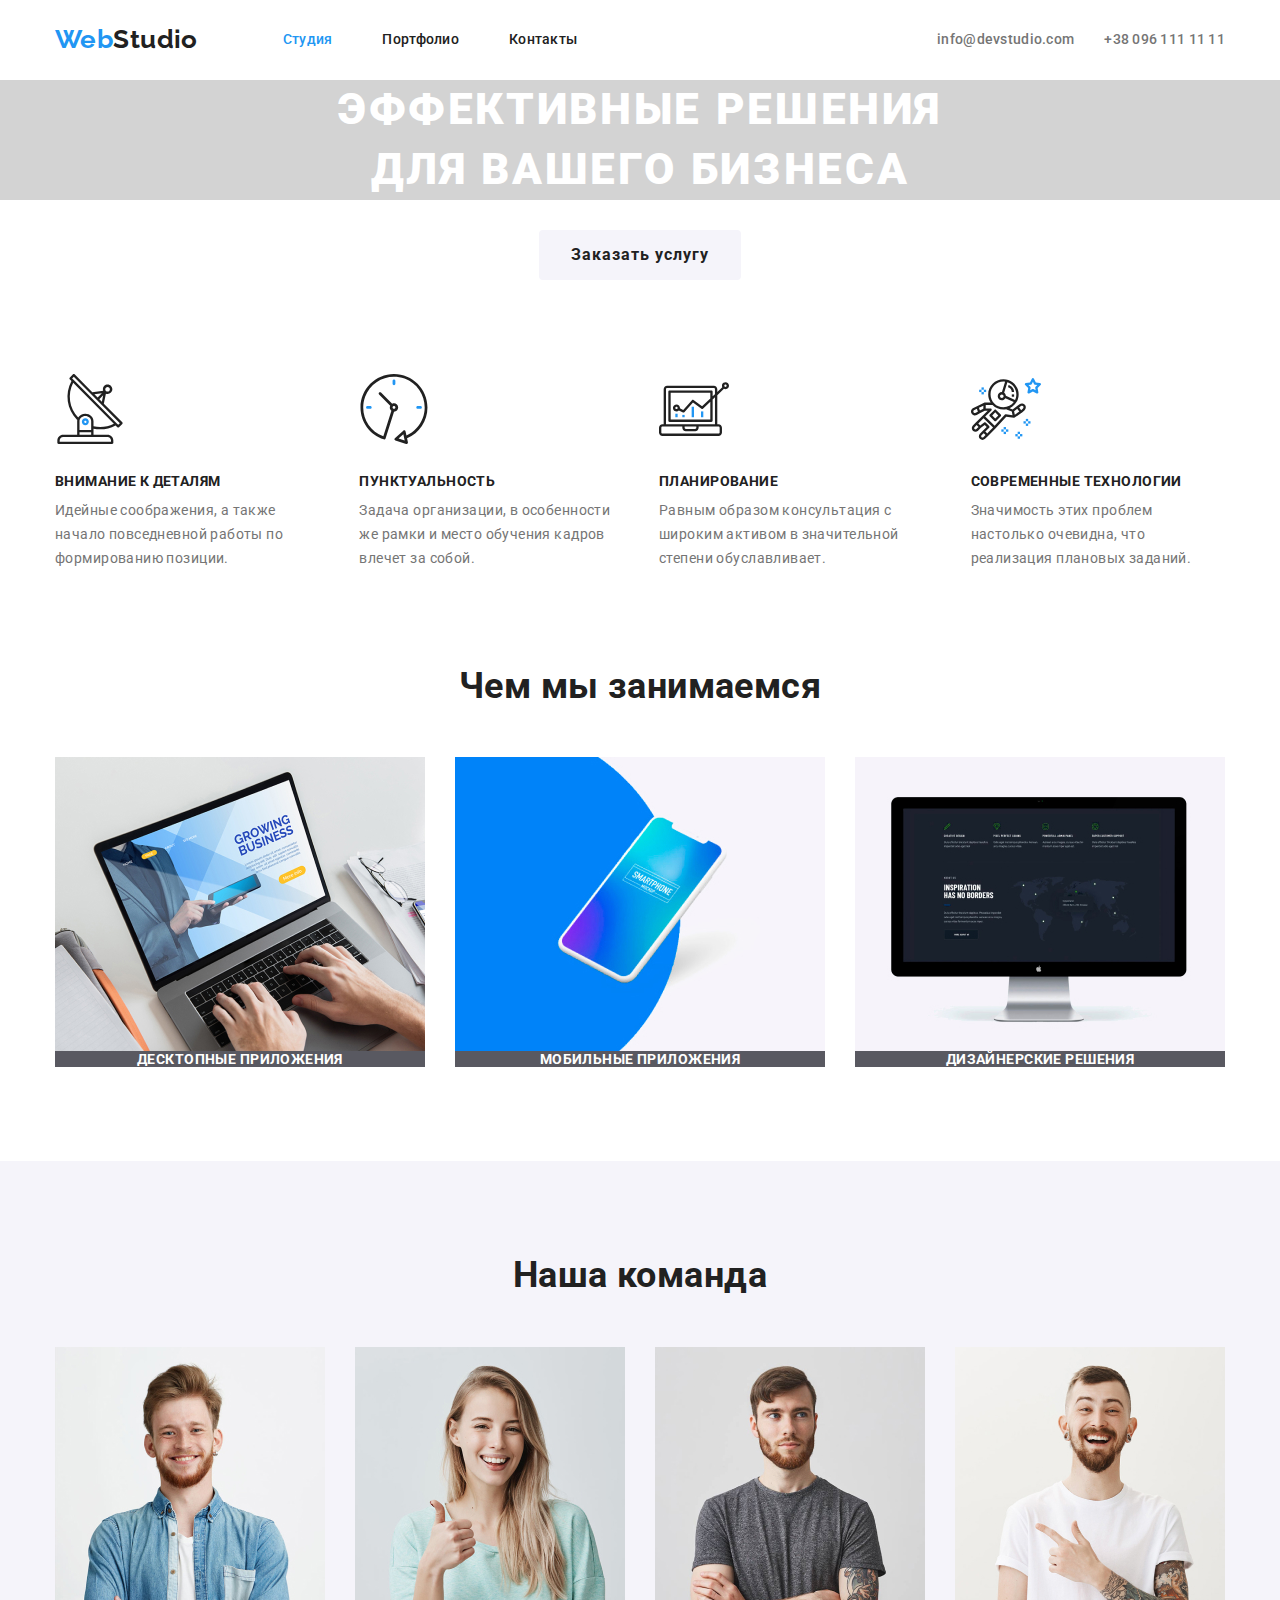
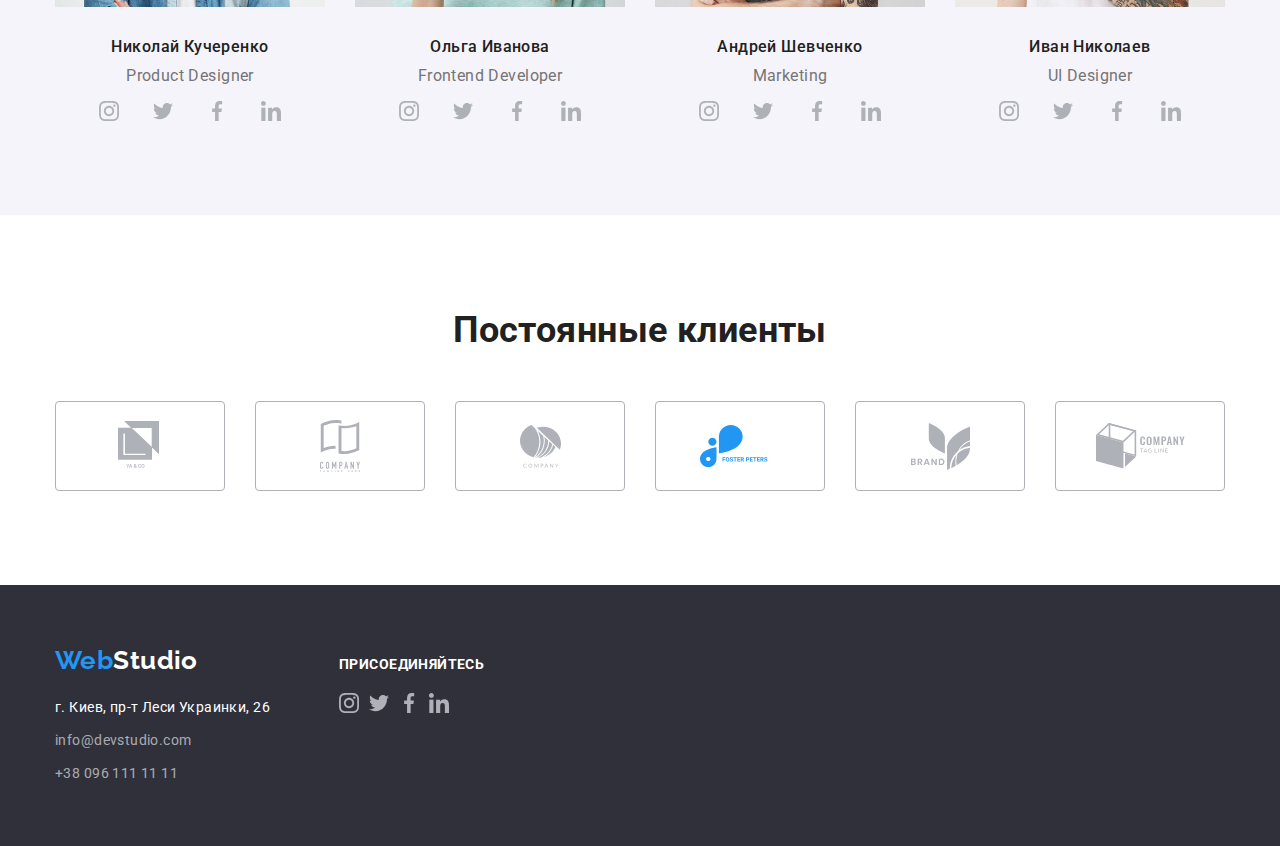
==== index.html @ a81ef084 "Создан репозиторий" ====
<!DOCTYPE html>
<html lang="ru">
<head>
    <meta charset="UTF-8">
    <meta name="viewport" content="width=device-width, initial-scale=1.0">
    <title>Web Studio</title>
    <link href="https://fonts.googleapis.com/css2?family=Raleway:wght@700&family=Roboto:wght@400;500;700;900&display=swap" rel="stylesheet">
    <link rel="stylesheet" href="./css/normalize.css">
    <link rel="stylesheet" href="./css/styles.css">
</head>
<body>
<header class="header">
    <div class="container">
<nav class="navigation">
    <a class="logo link" href="./index.html" aria-label="Логотип компании Веб студия"><span class="logo-item">Web</span>Studio</a>
<ul class="navigation-list">
    <li class="navigation-list-item list">
        <a class="navigation-list-link selected link" href="./index.html" aria-label="Переход на главную страницу сайта">Студия</a>
    </li>
    <li class="navigation-list-item list">
        <a class="navigation-list-link link" href="./portfolio.html" aria-label="Переход на страницу портфолио">Портфолио</a>
    </li>
    <li class="navigation-list-item list">
        <a class="navigation-list-link link" href="" aria-label="Переход на страницу контактов">Контакты</a>
    </li>
</ul>
</nav>
    <ul class="header-contacts-list">
        <li class="header-contacts-item list">
            <a class="header-mail-link link" href="mailto:info@devstudio.com">info@devstudio.com</a>
        </li>
        <li class="header-contacts-item list">
            <a class="header-tel-link link" href="tel:+380961111111">+38 096 111 11 11</a>
        </li>
    </ul>
</div>
</header>
<main>
<!--Секция герой-->
<section class="hero">
    <h1 class="hero-title">Эффективные решения <br/> для вашего бизнеса</h1>
    <button type="button" class="hero-btn modal-btn">Заказать услугу</button>
</section>
<!--Преимущества-->
<section class="advantage">
    <div class="container">
    <h2 hidden>Наши преимущества</h2>
    <ul class="advantage-list">
        <li class="advantage-list-item list">
            <img class="advantage-list-image" src="./images/antenna.svg" alt="Иконка антенны">
            <h3 class="advantage-list-title">Внимание к деталям</h3>
            <p class="advantage-list-text">Идейные соображения, а также начало повседневной работы по формированию позиции.</p>
        </li>
        <li class="advantage-list-item list">
            <img class="advantage-list-image" src="./images/clock.svg" alt="Иконка часов">
            <h3 class="advantage-list-title">Пунктуальность</h3>
            <p class="advantage-list-text">Задача организации, в особенности же рамки и место обучения кадров влечет за собой.</p>
        </li>
        <li class="advantage-list-item list">
            <img class="advantage-list-image" src="./images/diagram.svg" alt="Иконка с диаграммой">
            <h3 class="advantage-list-title">Планирование</h3>
            <p class="advantage-list-text">Равным образом консультация с широким активом в значительной степени обуславливает.</p>
        </li>
        <li class="advantage-list-item list">
            <img class="advantage-list-image" src="./images/astronaut.svg" alt="Иконка астронавта">
            <h3 class="advantage-list-title">Современные технологии</h3>
            <p class="advantage-list-text">Значимость этих проблем настолько очевидна, что реализация плановых заданий.</p>
        </li>
    </ul>
</div>
</section>
<!--Напраления работы-->
<section class="work-direction">
    <div class="container">
    <h2 class="work-direction-title">Чем мы занимаемся</h2>
    <ul class="work-direction-list">
        <li class="work-direction-list-item list">
            <img class="work-direction-image" src="./images/box-1.jpg" alt="Человек печатает на ноутбуке" width="370" height="294">
            <h3 class="work-direction-subtitle">Десктопные приложения</h3>
        </li>
        <li class="work-direction-list-item list">
        <img class="work-direction-image" src="./images/box-2.jpg" alt="Смартфон" width="370" height="294">
            <h3 class="work-direction-subtitle">Мобильные приложения</h3>
        </li>
        <li class="work-direction-list-item list">
            <img class="work-direction-image" src="./images/box-3.jpg" alt="Монитор ПК" width="370" height="294">
            <h3 class="work-direction-subtitle">Дизайнерские решения</h3>
        </li>
    </ul>
</div>
</section>
<!--Команда-->
<section class="team">
    <div class="container">
    <h2 class="team-title">Наша команда</h2>
    <ul class="team-list">
        <li class="team-list-item list">
            <img class="team-list-item-image" src="./images/team/teamate-1.jpg" alt="Фото Николая Кучеренко" width="270" height="260">
            <h3 class="team-list-item-name">Николай Кучеренко</h3>
            <p class="team-list-item-position" lang="en">Product Designer</p>
            <ul class="social-list">
                <li class="social-list-item list">
                    <a class="social-list-link" href="" target="_blank"><img src="./images/social-links-icon/instagram-icon.svg" alt="Иконка Инстаграмма"></a>
                </li>
                <li class="social-list-item list">
                    <a href="" target="_blank"><img src="./images/social-links-icon/twitter-icon.svg" alt="Иконка Твитера"></a>
                </li>
                <li class="social-list-item list">
                    <a href="" target="_blank"><img src="./images/social-links-icon/facebook-icon.svg" alt="Иконка Фейсбука"></a>
                </li>
                <li class="social-list-item list">
                    <a href="" target="_blank"><img src="./images/social-links-icon/linkedin-icon.svg" alt="Иконка Линкедина"></a>
                </li>
            </ul>
        </li>
        <li class="team-list-item list">
            <img class="team-list-item-image" src="./images/team/teamate-2.jpg" alt="Фото Ольги Ивановой" width="270" height="260">
            <h3 class="team-list-item-name">Ольга Иванова</h3>
            <p class="team-list-item-position" lang="en">Frontend Developer</p>
            <ul class="social-list">
                <li class="social-list-item list">
                    <a class="social-list-link" href="" target="_blank"><img src="./images/social-links-icon/instagram-icon.svg" alt="Иконка Инстаграмма"></a>
                </li>
                <li class="social-list-item list">
                    <a href="" target="_blank"><img src="./images/social-links-icon/twitter-icon.svg" alt="Иконка Твитера"></a>
                </li>
                <li class="social-list-item list">
                    <a href="" target="_blank"><img src="./images/social-links-icon/facebook-icon.svg" alt="Иконка Фейсбука"></a>
                </li>
                <li class="social-list-item list">
                    <a href="" target="_blank"><img src="./images/social-links-icon/linkedin-icon.svg" alt="Иконка Линкедина"></a>
                </li>
            </ul>
        </li>
        <li class="team-list-item list">
            <img class="team-list-item-image" src="./images/team/teamate-3.jpg" alt="Фото Андрея Шевченко" width="270" height="260">
            <h3 class="team-list-item-name">Андрей Шевченко</h3>
            <p class="team-list-item-position" lang="en">Marketing</p>
            <ul class="social-list">
                <li class="social-list-item list">
                    <a class="social-list-link" href="" target="_blank"><img src="./images/social-links-icon/instagram-icon.svg" alt="Иконка Инстаграмма"></a>
                </li>
                <li class="social-list-item list">
                    <a href="" target="_blank"><img src="./images/social-links-icon/twitter-icon.svg" alt="Иконка Твитера"></a>
                </li>
                <li class="social-list-item list">
                    <a href="" target="_blank"><img src="./images/social-links-icon/facebook-icon.svg" alt="Иконка Фейсбука"></a>
                </li>
                <li class="social-list-item list">
                    <a href="" target="_blank"><img src="./images/social-links-icon/linkedin-icon.svg" alt="Иконка Линкедина"></a>
                </li>
            </ul>
        </li>
        <li class="team-list-item list">
            <img class="team-list-item-image" src="./images/team/teamate-4.jpg" alt="Фото Ивана Николаева" width="270" height="260">
            <h3 class="team-list-item-name">Иван Николаев</h3>
            <p class="team-list-item-position" lang="en">UI Designer</p>
            <ul class="social-list">
                <li class="social-list-item list">
                    <a class="social-list-link" href="" target="_blank"><img src="./images/social-links-icon/instagram-icon.svg" alt="Иконка Инстаграмма"></a>
                </li>
                <li class="social-list-item list">
                    <a href="" target="_blank"><img src="./images/social-links-icon/twitter-icon.svg" alt="Иконка Твитера"></a>
                </li>
                <li class="social-list-item list">
                    <a href="" target="_blank"><img src="./images/social-links-icon/facebook-icon.svg" alt="Иконка Фейсбука"></a>
                </li>
                <li class="social-list-item list">
                    <a href="" target="_blank"><img src="./images/social-links-icon/linkedin-icon.svg" alt="Иконка Линкедина"></a>
                </li>
            </ul>
        </li>
    </ul>
</div>
</section>
<!--Клиенты-->
<section class="clients">
    <div class="container">
    <h2 class="clients-title">Постоянные клиенты</h2>
    <ul class="clients-list">
        <li class="clietnts-list-item list">
            <a href="" target="_blank">
                <img src="./images/clients/company-logo-1.svg" alt="Логотип компании Я и Ко">
            </a>
        </li>
        <li class="clietnts-list-item list">
            <a href="" target="_blank">
                <img src="./images/clients/company-logo-2.svg" alt="Логотип компании Теглайн">
            </a>
        </li>
        <li class="clietnts-list-item list">
            <a href="" target="_blank">
                <img class="clients-logo-item" src="./images/clients/company-logo-3.svg" alt="Логотип компании Кампани">
            </a>
        </li>
        <li class="clietnts-list-item list">
            <a href="" target="_blank">
                <img src="./images/clients/company-logo-4.svg" alt="Логотип компании Фостер Петерс">
            </a>
        </li>
        <li class="clietnts-list-item list">
            <a href="" target="_blank">
                <img src="./images/clients/company-logo-5.svg" alt="Логотип компании Брэнд">
            </a>
        </li>
        <li class="clietnts-list-item list">
            <a href="" target="_blank">
                <img src="./images/clients/company-logo-6.svg" alt="Логотип компании Тэг Лайн">
            </a>
        </li>
    </ul>
</div>
</section>
</main>
<footer class="footer">
  <div class="container">
    <!--Контакты-->
<div class="contacts">
    <a class="logo-footer link" href="./index.html"><span class="logo-footer-item">Web</span>Studio</a>
    <address class="contacts-block">
        <ul class="contacts-block-list">
            <li class="contacts-block-list-item list">
                <a class="footer-map-link link" href="https://goo.gl/maps/wMXFmCSK4GjMc7Qu5" target="_blank">г. Киев, пр-т Леси Украинки, 26</a>
            </li>
            <li class="contacts-block-list-item list">
                <a class="footer-mail-link link" href="mailto:info@devstudio.com">info@devstudio.com</a>
            </li>
            <li class="contacts-block-list-item list">
                <a class="footer-tel-link link" href="tel:+380961111111">+38 096 111 11 11</a>
            </li>
        </ul>
    </address>
</div>
<!--Ссылки на соцсети-->
<div class="social-links-block">
    <b class="social-links-block-text">Присоединяйтесь</b>
    <ul class="footer-list-link">
        <li class="footer-socail-list-item list">
            <a href="" target="_blank"><img src="./images/social-links-icon/instagram-icon.svg" alt="Иконка Инстаграмма"></a>
        </li>
        <li class="footer-socail-list-item list">
            <a href="" target="_blank"><img src="./images/social-links-icon/twitter-icon.svg" alt="Иконка Твитера"></a>
        </li>
        <li class="footer-socail-list-item list">
            <a href="" target="_blank"><img src="./images/social-links-icon/facebook-icon.svg" alt="Иконка Фейсбука"></a>
        </li>
        <li class="footer-socail-list-item list">
            <a href="" target="_blank"><img src="./images/social-links-icon/linkedin-icon.svg" alt="Иконка Линкедина"></a>
        </li>
    </ul>  
</div>
</div>
</footer>
</body>
</html>
---- css/styles.css ----
:root {
    --main-color: #757575;
    --title-color: #212121;
    --accent-color:#2196F3;
    --secondary-color:#FFFFFF;
    --main-font:"Roboto", sans-serif;
    --secondary-font: "Raleway", sans-serif;
}
html {
    box-sizing: border-box;
}
*,
*::before,
*::after {
    box-sizing: inherit;
    margin: 0;
    padding: 0;
}
body {
    margin: 0;
    background-color: var(--secondary-color);
    font-family: var(--main-font);
    font-size: 14px;
    line-height: 1.714;
    letter-spacing: 0.03em;
    color: var(--main-color);
}
.list {
    list-style: none;
}
.link {
    text-decoration: none;
}
h1,
h2,
h3 {
  margin: 0;
}
img {
  display: block;
  max-width: 100%;
  height: auto;
}
ul {
    padding: 0;
    margin: 0;
}
.container {
    width: 1200px;
    padding-right: 15px;
    padding-left: 15px; 
    margin-right: auto;
    margin-left: auto;
}
/*Хедер*/
 .header .container {
    display: flex;
} 
.navigation-list {
    display: flex;
}
.navigation {
    display: flex; 
}
.navigation-list-link {
    display: block;
    padding-top: 32px;
    padding-bottom: 32px;
    font-weight: 500;
    font-size: 14px;
    line-height: 1.14;
    letter-spacing: 0.02em;
    color: var(--title-color);
}
.navigation-list-link:hover,
.navigation-list-link:focus {
    color: var(--accent-color);
}
.navigation-list-item .selected {
    color: var(--accent-color);
}
.navigation-list-item:not(:last-child) {
    margin-right: 50px;
}
.header-contacts-list {
    display: flex;
    margin-left: auto;
}
.header-contacts-item:not(:last-child) {
    margin-right: 30px;
}
.header-mail-link,
.header-tel-link {
    display: block;
    padding-top: 32px;
    padding-bottom: 32px;
    font-weight: 500;
    font-size: 14px;
    line-height: 1.14;
    letter-spacing: 0.02em;
    color: var(--main-color);
}
.header-mail-link:hover,
.header-mail-link:focus,
.header-tel-link:hover,
.header-tel-link:focus {
    color: var(--accent-color);
}
.logo {
    display: block;
    padding-top: 24px;
    padding-bottom: 25px;
    margin-right: 85px;
    font-family: var(--secondary-font);
    font-weight: 700;
    font-size: 26px;
    line-height: 1.19;
    color: var(--title-color);

}
.logo .logo-item {
    color: var(--accent-color);
}
/*Секция герой*/
.hero {
    margin-bottom: 94px;
    text-align: center;
}
.hero-title {
    margin-bottom: 30px;
    font-weight: 900;
    font-size: 44px;
    line-height: 1.36;
    text-align: center;
    letter-spacing: 0.06em;
    text-transform: uppercase;
 /*Задано свойство background-color для визуализации*/   
    background-color: #d3d3d3;
    color: var(--secondary-color) ;

}
.hero-btn {
    padding-top: 10px;
    padding-right: 32px;
    padding-bottom: 10px;
    padding-left: 32px;
    border-radius: 4px;
}
.modal-btn {
    border: transparent;
    font-weight: 700;
    font-size: 16px;
    line-height: 1.87;
    text-align: center;
    letter-spacing: 0.06em;
    color: var(--title-color);
    background-color: #F5F4FA;
}
.modal-btn:hover,
.modal-btn:focus {
    color: var(--secondary-color);
    background-color: var(--accent-color);
}
/*Преимущества*/
.advantage {
    margin-bottom: 94px;
}
.advantage-list {
    display: flex;
}
.advantage-list-item:not(:last-child){
    margin-right: 30px;
}
.advantage-list-title {
    margin-bottom: 10px;
    font-weight: 700;
    font-size: 14px;
    line-height: 1.14;
    text-transform: uppercase;
    color: var(--title-color);
}
.advantage-list-image {
    margin-bottom: 30px;
}
.advantage-list-text {
    font-size: 14px;
    line-height: 1.71;
}
/*Напраления работы*/
.work-direction {
    margin-bottom: 94px;
}
.work-direction-title {
    margin-bottom: 50px;
    font-weight: 700;
    font-size: 36px;
    line-height: 1.17;
    text-align: center;
    color: var(--title-color);
}
.work-direction-list{
    display: flex;
}
.work-direction-list-item:not(:last-child) {
    margin-right: 30px;
}
.work-direction-subtitle {
    font-weight: 700;
    font-size: 14px;
    line-height: 16px;
    text-align: center;
    text-transform: uppercase;
    color: var(--secondary-color);
    background-color: rgba(47, 48, 58, 0.8);
}
/*Команда*/
.team {
    padding-top: 94px;
    padding-bottom: 94px;
    background-color: #F5F4FA;
}
.team-list {
    display: flex;
}
.team-title {
    margin-bottom: 50px;
    font-weight: 700;
    font-size: 36px;
    line-height: 1.16;
    text-align: center;
    color: var(--title-color);
}
.team-list-item:not(:last-child) {
    margin-right: 30px;
}
.team-list-item-image {
    margin-bottom: 30px;
}
.team-list-item-name {
    margin-bottom: 10px;
    font-weight: 500;
    font-size: 16px;
    line-height: 1.19;
    text-align: center;
    color: var(--title-color);
}
.team-list-item-position {
    margin-bottom: 16px;
    font-size: 16px;
    line-height: 1.19;
    text-align: center;
}
.social-list {
    display: flex;
    justify-content: center;
}
.social-list-item:not(:last-child) {
    margin-right: 34px;
}
/*Клиенты*/
.clients {
    padding-top: 94px;
    padding-bottom: 94px;
}
.clients-list {
    display: flex;
}
.clients-title {
    margin-bottom: 50px;
    font-weight: 700;
    font-size: 36px;
    line-height: 1.17;
    text-align: center;
    color: var(--title-color);
}
.clietnts-list-item {
    width: 170px;
    height: 90px;
    border: 1px solid #AFB1B8;
    border-radius: 4px;
    display: flex;
    justify-content: center; 
    align-items: center; 
}
.clietnts-list-item:not(:last-child) {
    margin-right: 30px;
} 
/*Футер контакты*/
.footer {
    background-color:#2F303A;
} 
.footer .container {
    display: flex;
}
.contacts {
    margin-right: 69px;
    padding-top: 60px;
    padding-bottom: 60px;
}
.logo-footer {
    display: block;
    margin-bottom: 20px;
    font-family: var(--secondary-font);
    font-weight: 700;
    font-size: 26px;
    line-height: 1.19;
    color: var(--secondary-color);
}
.logo-footer .logo-footer-item {
    color: var(--accent-color);
}
.contacts-block-list-item:not(:last-child) {
    margin-bottom: 9px;
}
.footer-map-link {
    font-style: normal;
    font-size: 14px;
    line-height: 1.71;
    color: var(--secondary-color)
}
.footer-mail-link,
.footer-tel-link {
    font-style: normal;
    font-size: 14px;
    line-height: 1.71;
    color: rgba(255, 255, 255, 0.6);
}
.footer-map-link:hover,
.footer-map-link:focus,
.footer-mail-link:hover,
.footer-mail-link:focus,
.footer-tel-link:hover,
.footer-tel-link:focus {
    font-style: normal;
    color:var(--accent-color)
}
.footer-list-link {
    display: flex;
}
.social-links-block {
    padding-top: 72px;
    padding-bottom: 60px;
}
.social-links-block-text {
    display: block;
    margin-bottom: 20px;
    font-weight: 700;
    font-size: 14px;
    line-height: 1.14;
    text-transform: uppercase;
    color:var(--secondary-color)
}
.footer-socail-list-item:not(:last-child){
    margin-right: 10px;
}
/* Список кнопок фильтра */
.btn-list {
    display: flex;
    justify-content: center;
    padding-top: 93px;
    padding-bottom: 50px;
}
.btn-list-item:not(:last-child) {
    margin-right: 8px;
}
.btn-item {
    padding-top: 6px;
    padding-right: 22px;
    padding-bottom: 6px;
    padding-left: 22px;
    border-radius: 4px;
}

/*Секция с примерами работы*/
.work-example {
    padding-bottom: 94px;
}
.work-examples-list {
    display: flex;
    flex-wrap: wrap;
}
.work-examples-item:not(:nth-child(3n)){
    margin-right: 30px; 
}
.work-examples-item:not(:nth-last-child(-n+3)) {
    margin-bottom: 30px;
}
.work-examples-item-link-image {
    margin-bottom: 20px;
}
.work-examples-subtitle {
    padding-left: 24px;
    margin-bottom: 4px;
    font-weight: 700;
    font-size: 18px;
    line-height: 2;
    letter-spacing: 0.06em;
    color:var(--title-color)
}
.work-examples-text {
    padding-left: 24px;
    font-size: 16px;
    line-height: 1.87;
    color: var(--main-color);
}
.work-examples-desc {
    font-size: 18px;
    line-height: 1.56;
    color:var(--secondary-color);
    background-color: var(--accent-color);
    /*Задано свойство background-color для визуализации*/ 
}
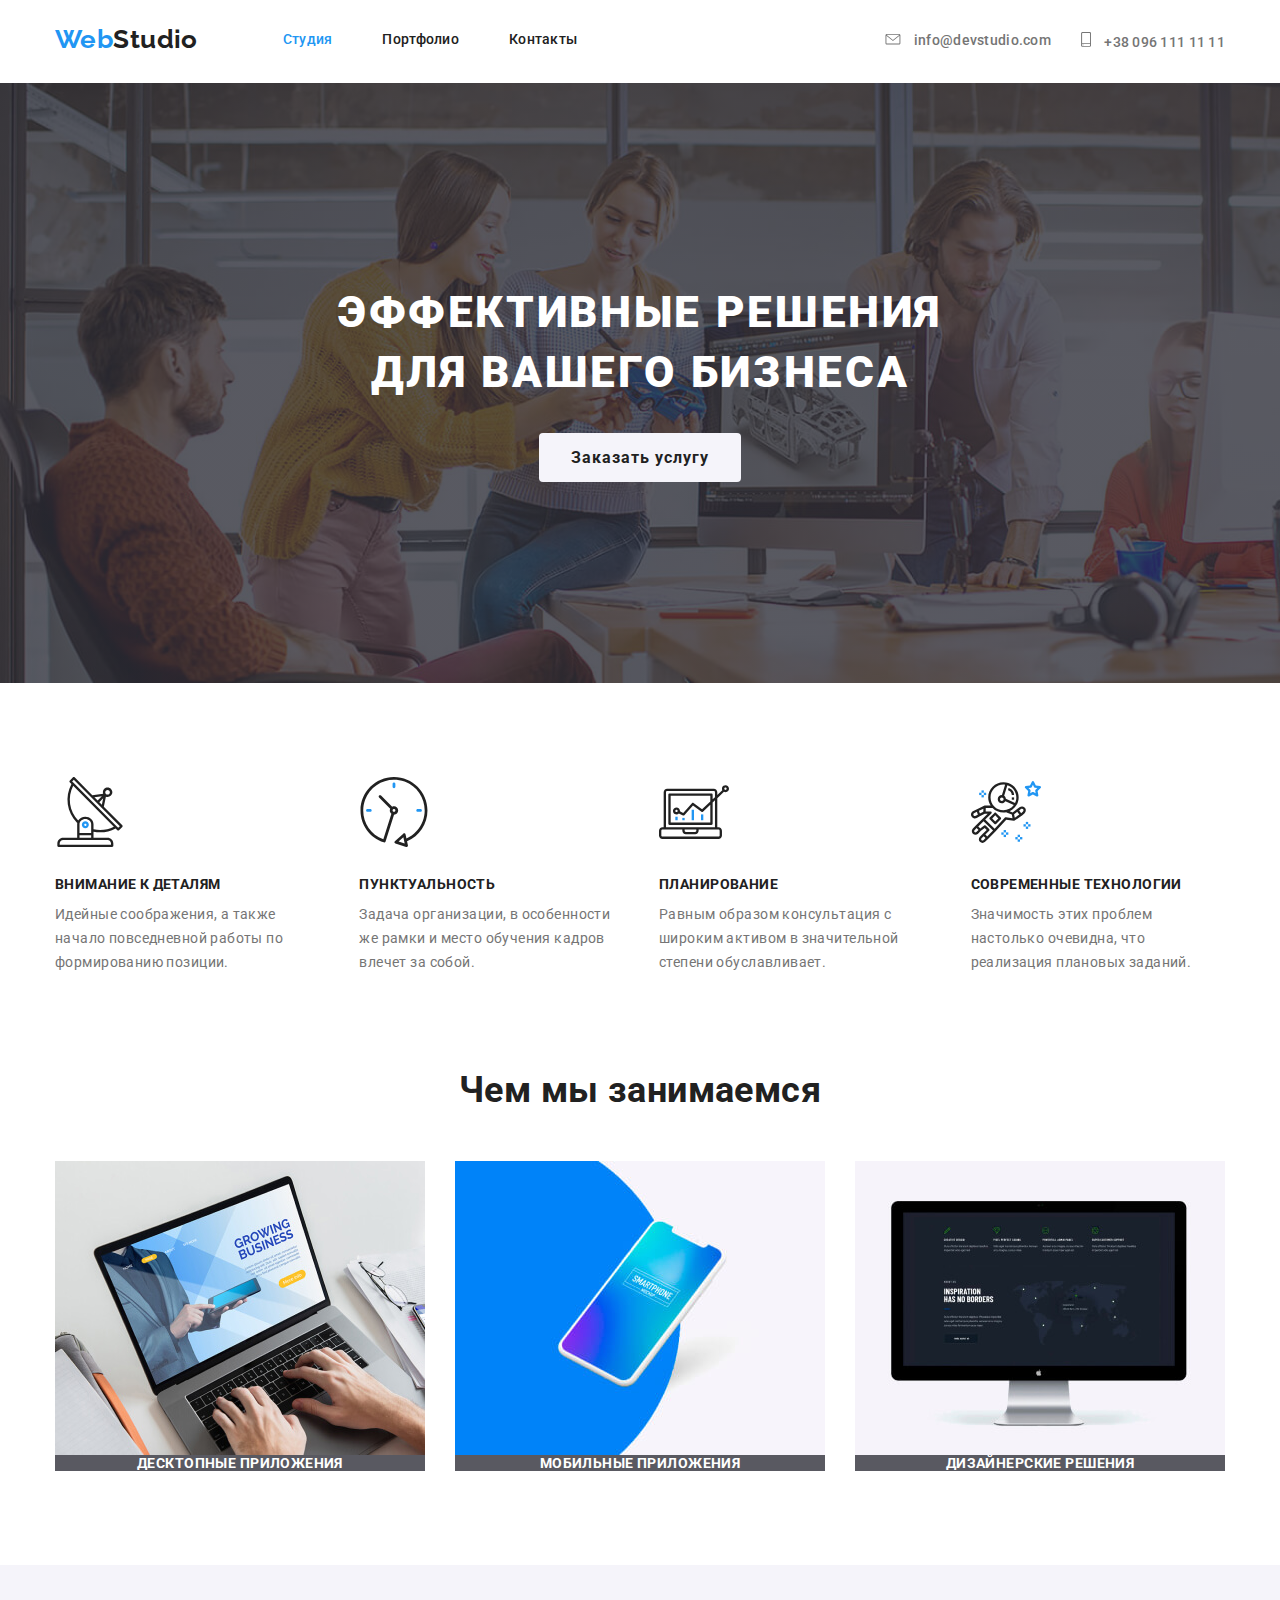
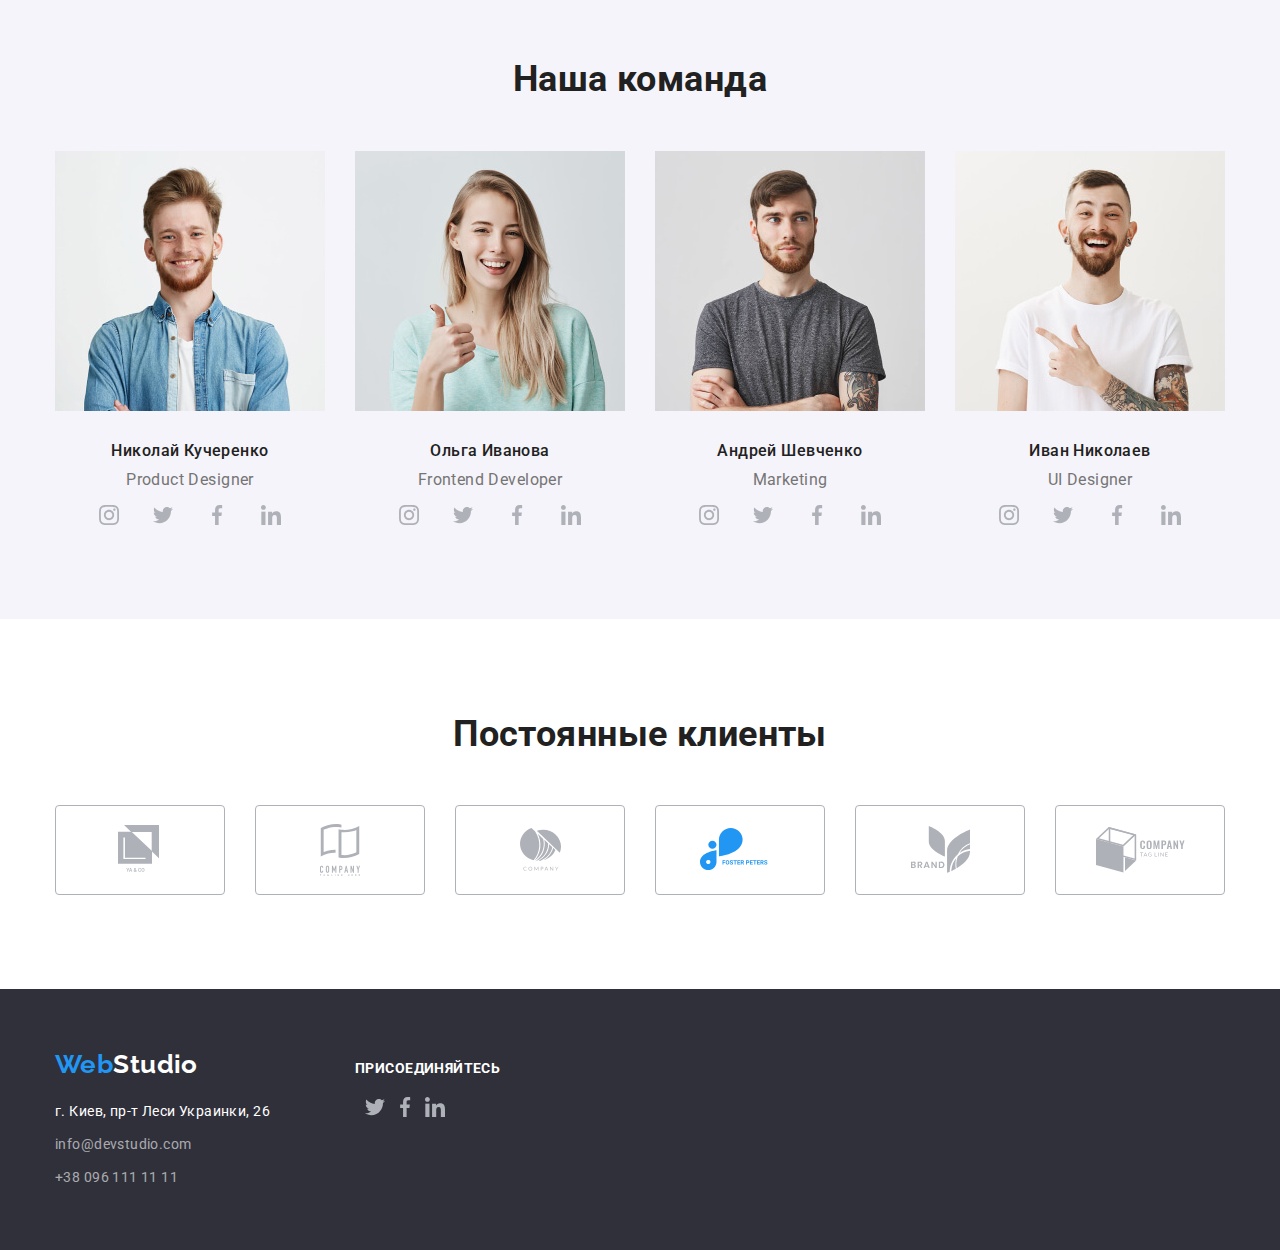
==== commit 040696b8: "Добавлены иконки в хедер" ====
--- a/index.html
+++ b/index.html
@@ -26,11 +26,22 @@
 </ul>
 </nav>
     <ul class="header-contacts-list">
+        <li class="header-contacts-item list">  
+            <a class="header-mail-link link" href="mailto:info@devstudio.com">
+                <svg class="mail-icon-svg" >
+                    <use href="./images/sprite.svg#icon-mail">
+                    </use>
+                </svg> 
+                info@devstudio.com 
+            </a>  
+        </li>
         <li class="header-contacts-item list">
-            <a class="header-mail-link link" href="mailto:info@devstudio.com">info@devstudio.com</a>
-        </li>
-        <li class="header-contacts-item list">
-            <a class="header-tel-link link" href="tel:+380961111111">+38 096 111 11 11</a>
+            <a class="header-tel-link link" href="tel:+380961111111">
+                <svg class="phone-icon-svg" >
+                    <use href="./images/sprite.svg#icon-phone">
+                    </use>
+                </svg>   
+                +38 096 111 11 11</a>
         </li>
     </ul>
 </div>
@@ -236,7 +247,11 @@
     <b class="social-links-block-text">Присоединяйтесь</b>
     <ul class="footer-list-link">
         <li class="footer-socail-list-item list">
-            <a href="" target="_blank"><img src="./images/social-links-icon/instagram-icon.svg" alt="Иконка Инстаграмма"></a>
+            <a href="" target="_blank" aria-label="Инстаграмм">
+                <!-- <svg class="instagram-footer-icon">
+                    <use href="./images/sprite.svg#icon-instagram"></use>
+                </svg> -->
+            </a>
         </li>
         <li class="footer-socail-list-item list">
             <a href="" target="_blank"><img src="./images/social-links-icon/twitter-icon.svg" alt="Иконка Твитера"></a>
--- a/css/styles.css
+++ b/css/styles.css
@@ -86,8 +86,24 @@
     display: flex;
     margin-left: auto;
 }
+.header-contacts-item {
+    display: flex;
+    align-items: center;
+}
 .header-contacts-item:not(:last-child) {
     margin-right: 30px;
+}
+.mail-icon-svg {
+    margin-right: 10px;
+    width: 16px;
+    height: 11.2px;
+    fill: var(--main-color);
+}
+.phone-icon-svg {
+    margin-right: 10px;
+    width: 10px;
+    height: 14.94px;
+    fill: var(--main-color); 
 }
 .header-mail-link,
 .header-tel-link {
@@ -106,6 +122,13 @@
 .header-tel-link:focus {
     color: var(--accent-color);
 }
+.header-mail-link:hover .mail-icon-svg,
+.header-mail-link:focus .mail-icon-svg,
+.header-tel-link:hover .phone-icon-svg,
+.header-tel-link:focus .phone-icon-svg {
+    fill: var(--accent-color);
+    color: var(--accent-color);
+}
 .logo {
     display: block;
     padding-top: 24px;
@@ -124,8 +147,17 @@
 /*Секция герой*/
 .hero {
     margin-bottom: 94px;
-    text-align: center;
-}
+    padding-top: 200px;
+    text-align: center;
+    max-width: 1600px;
+    height: 600px;
+    background-image: linear-gradient(
+        rgba(47, 48, 58, 0.8),
+        rgba(47, 48, 58, 0.8)),
+        url(../images/header-bg.jpg);
+    background-repeat: no-repeat; 
+    background-color: rgb(47, 48, 58);   
+    }
 .hero-title {
     margin-bottom: 30px;
     font-weight: 900;
@@ -134,8 +166,6 @@
     text-align: center;
     letter-spacing: 0.06em;
     text-transform: uppercase;
- /*Задано свойство background-color для визуализации*/   
-    background-color: #d3d3d3;
     color: var(--secondary-color) ;
 
 }
@@ -168,6 +198,9 @@
 .advantage-list {
     display: flex;
 }
+.advantage-list-item {
+    width: calc((100%-30px*3)/4);
+}
 .advantage-list-item:not(:last-child){
     margin-right: 30px;
 }
@@ -200,6 +233,9 @@
 }
 .work-direction-list{
     display: flex;
+}
+.work-direction-list-item {
+    width: calc((100%-30px*2)/3);
 }
 .work-direction-list-item:not(:last-child) {
     margin-right: 30px;
@@ -230,6 +266,10 @@
     text-align: center;
     color: var(--title-color);
 }
+.team-list-item {
+    width: calc((100%-30px*3)/4);
+}
+
 .team-list-item:not(:last-child) {
     margin-right: 30px;
 }
@@ -296,6 +336,7 @@
     margin-right: 69px;
     padding-top: 60px;
     padding-bottom: 60px;
+    width: 231px;
 }
 .logo-footer {
     display: block;
@@ -340,6 +381,7 @@
 .social-links-block {
     padding-top: 72px;
     padding-bottom: 60px;
+    width: 206px;
 }
 .social-links-block-text {
     display: block;
@@ -352,6 +394,11 @@
 }
 .footer-socail-list-item:not(:last-child){
     margin-right: 10px;
+}
+.instagram-icon {
+    width: 20px;
+    height: 20px;
+    fill:tomato;
 }
 /* Список кнопок фильтра */
 .btn-list {
@@ -378,6 +425,9 @@
 .work-examples-list {
     display: flex;
     flex-wrap: wrap;
+}
+.work-examples-item {
+    width: 370px;
 }
 .work-examples-item:not(:nth-child(3n)){
     margin-right: 30px; 
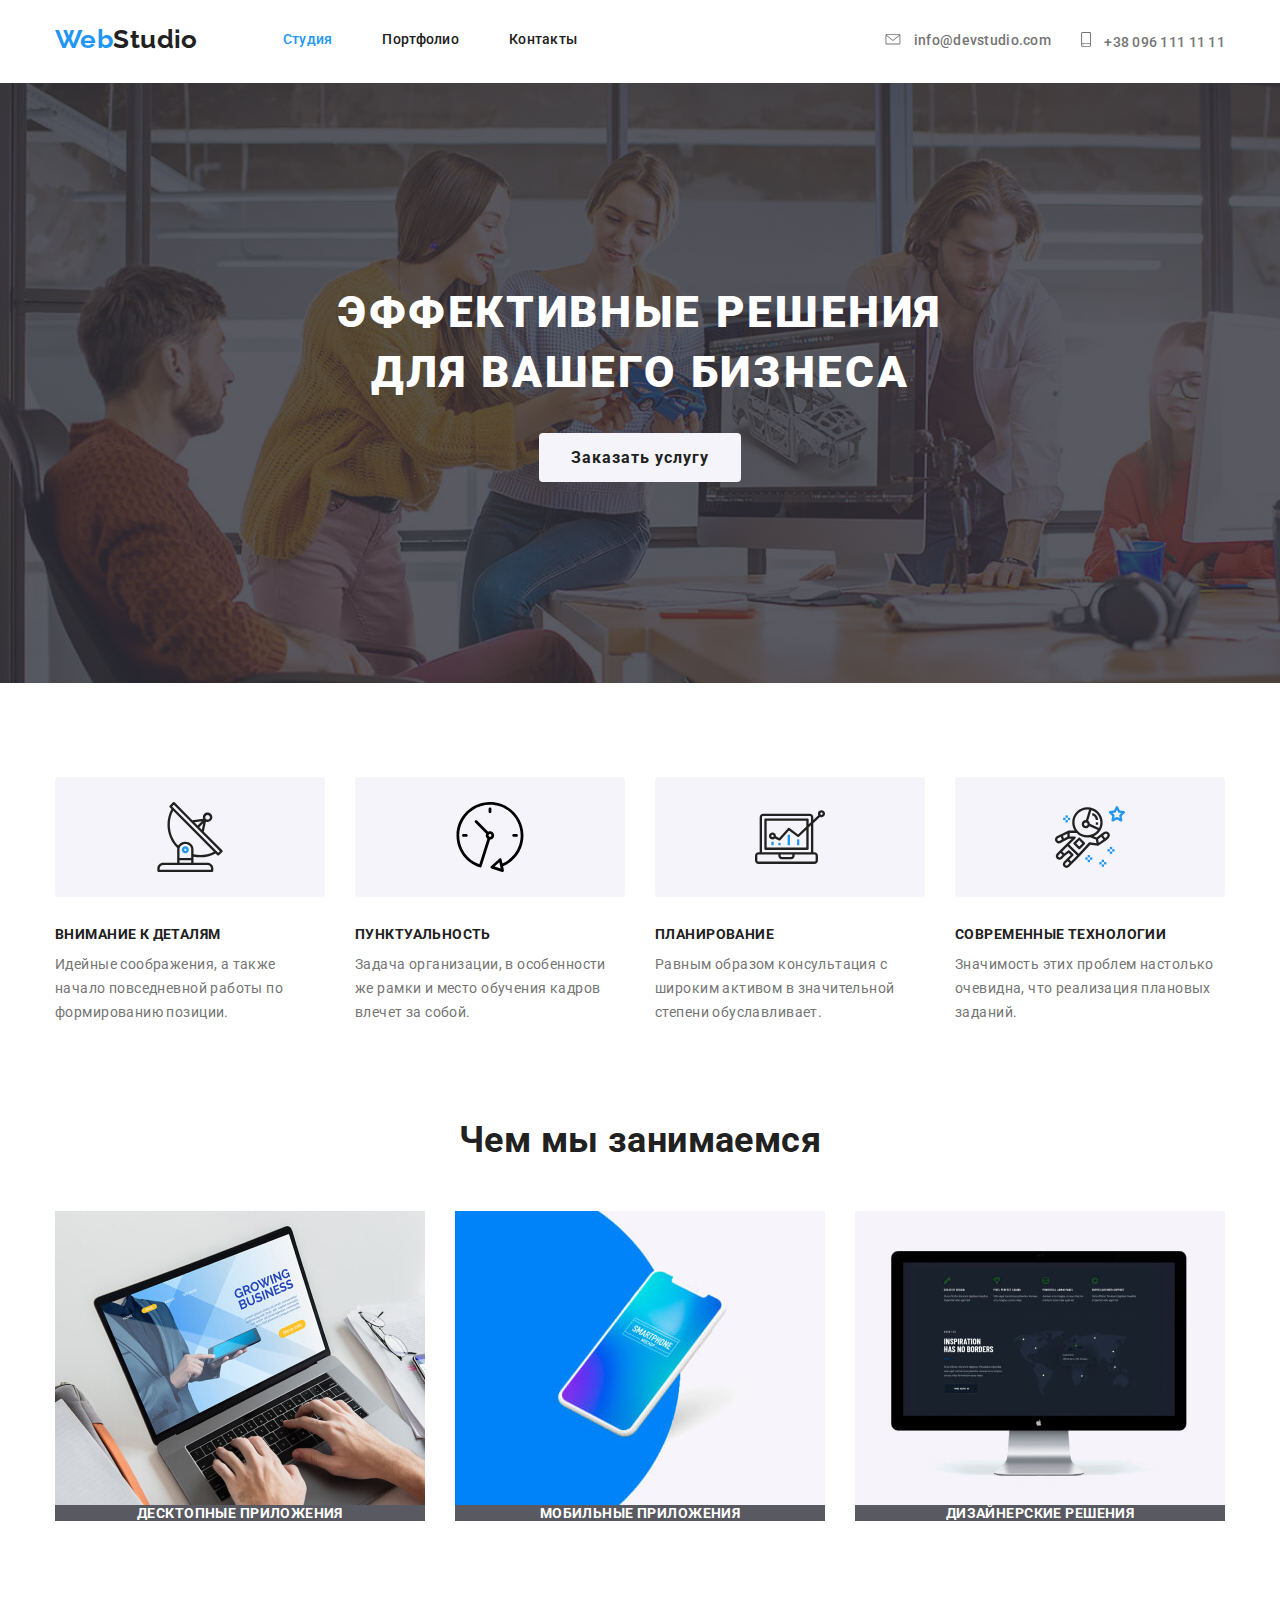
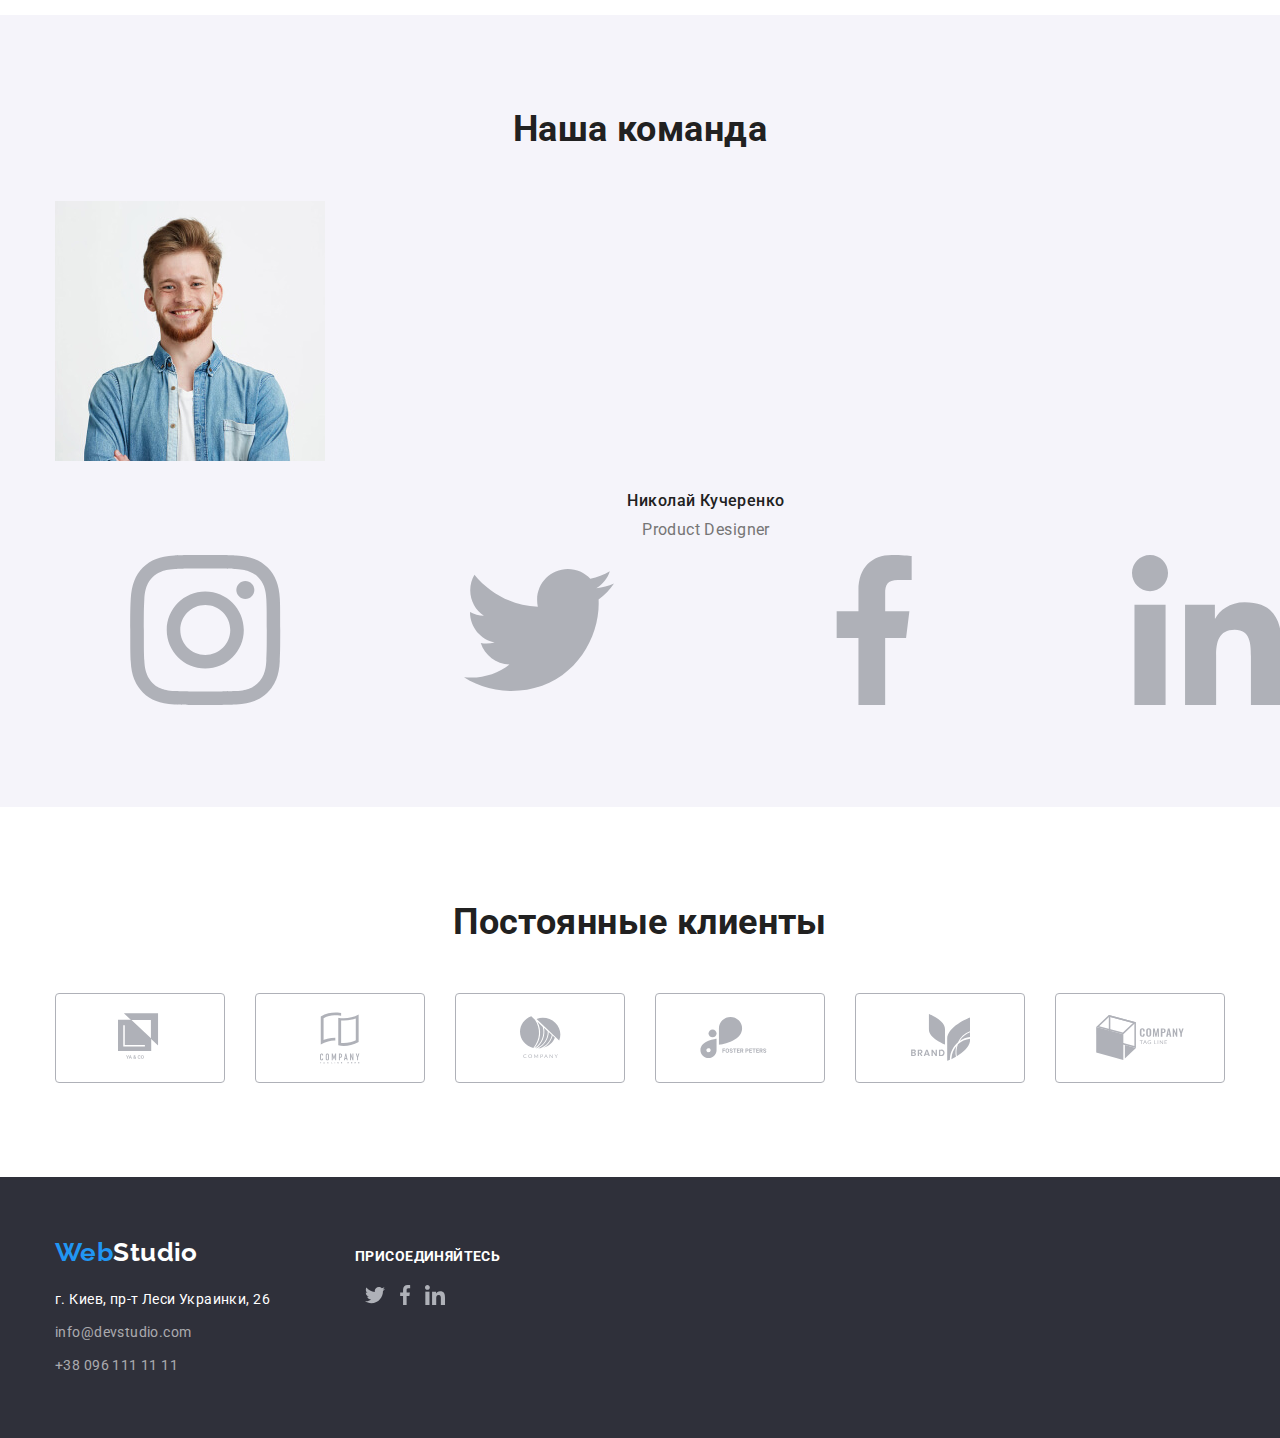
==== commit ef9d89c9: "Добавлены ховер и фокус на иконки в секции клиенты" ====
--- a/index.html
+++ b/index.html
@@ -55,25 +55,41 @@
 <!--Преимущества-->
 <section class="advantage">
     <div class="container">
-    <h2 hidden>Наши преимущества</h2>
+    <h2 class="visually-hidden">Наши преимущества</h2>
     <ul class="advantage-list">
         <li class="advantage-list-item list">
-            <img class="advantage-list-image" src="./images/antenna.svg" alt="Иконка антенны">
+            <div class="advantage-icon-block">
+            <svg class="advantage-list-icon">
+                <use href="./images/sprite.svg#icon-antenna"></use>
+            </svg>
+        </div>
             <h3 class="advantage-list-title">Внимание к деталям</h3>
             <p class="advantage-list-text">Идейные соображения, а также начало повседневной работы по формированию позиции.</p>
         </li>
         <li class="advantage-list-item list">
-            <img class="advantage-list-image" src="./images/clock.svg" alt="Иконка часов">
+            <div class="advantage-icon-block">
+            <svg class="advantage-list-icon">
+                <use href="./images/sprite.svg#icon-clock"></use>
+            </svg>
+            </div>
             <h3 class="advantage-list-title">Пунктуальность</h3>
             <p class="advantage-list-text">Задача организации, в особенности же рамки и место обучения кадров влечет за собой.</p>
         </li>
         <li class="advantage-list-item list">
-            <img class="advantage-list-image" src="./images/diagram.svg" alt="Иконка с диаграммой">
+            <div class="advantage-icon-block">
+            <svg class="advantage-list-icon">
+                <use href="./images/sprite.svg#icon-diagram"></use>
+            </svg>
+            </div>
             <h3 class="advantage-list-title">Планирование</h3>
             <p class="advantage-list-text">Равным образом консультация с широким активом в значительной степени обуславливает.</p>
         </li>
         <li class="advantage-list-item list">
-            <img class="advantage-list-image" src="./images/astronaut.svg" alt="Иконка астронавта">
+            <div class="advantage-icon-block">
+            <svg class="advantage-list-icon">
+                <use href="./images/sprite.svg#icon-astronaut"></use>
+            </svg>
+            </div>
             <h3 class="advantage-list-title">Современные технологии</h3>
             <p class="advantage-list-text">Значимость этих проблем настолько очевидна, что реализация плановых заданий.</p>
         </li>
@@ -111,16 +127,36 @@
             <p class="team-list-item-position" lang="en">Product Designer</p>
             <ul class="social-list">
                 <li class="social-list-item list">
-                    <a class="social-list-link" href="" target="_blank"><img src="./images/social-links-icon/instagram-icon.svg" alt="Иконка Инстаграмма"></a>
-                </li>
-                <li class="social-list-item list">
-                    <a href="" target="_blank"><img src="./images/social-links-icon/twitter-icon.svg" alt="Иконка Твитера"></a>
-                </li>
-                <li class="social-list-item list">
-                    <a href="" target="_blank"><img src="./images/social-links-icon/facebook-icon.svg" alt="Иконка Фейсбука"></a>
-                </li>
-                <li class="social-list-item list">
-                    <a href="" target="_blank"><img src="./images/social-links-icon/linkedin-icon.svg" alt="Иконка Линкедина"></a>
+                    <a class="social-list-link" href="" target="_blank" aria-label="Инстаграмм">
+                      <svg>
+                          <use href="./images/sprite.svg#icon-instagram">
+                      </use>
+                      </svg>  
+                    </a>
+                </li>
+                <li class="social-list-item list">
+                    <a class="social-list-link" href="" target="_blank" aria-label="Твиттер" >
+                        <svg>
+                            <use href="./images/sprite.svg#icon-twitter">
+                        </use>
+                        </svg>    
+                    </a>
+                </li>
+                <li class="social-list-item list">
+                    <a class="social-list-link" href="" target="_blank" aria-label="Фейсбук">
+                        <svg>
+                            <use href="./images/sprite.svg#icon-facebook">
+                        </use>
+                        </svg>  
+                    </a>
+                </li>
+                <li class="social-list-item list">
+                    <a class="social-list-link" href="" target="_blank" aria-label="Линкедин">
+                        <svg>
+                            <use href="./images/sprite.svg#icon-linkedin">
+                        </use>
+                        </svg>  
+                    </a>
                 </li>
             </ul>
         </li>
@@ -190,33 +226,51 @@
     <h2 class="clients-title">Постоянные клиенты</h2>
     <ul class="clients-list">
         <li class="clietnts-list-item list">
-            <a href="" target="_blank">
-                <img src="./images/clients/company-logo-1.svg" alt="Логотип компании Я и Ко">
-            </a>
-        </li>
-        <li class="clietnts-list-item list">
-            <a href="" target="_blank">
-                <img src="./images/clients/company-logo-2.svg" alt="Логотип компании Теглайн">
-            </a>
-        </li>
-        <li class="clietnts-list-item list">
-            <a href="" target="_blank">
-                <img class="clients-logo-item" src="./images/clients/company-logo-3.svg" alt="Логотип компании Кампани">
-            </a>
-        </li>
-        <li class="clietnts-list-item list">
-            <a href="" target="_blank">
-                <img src="./images/clients/company-logo-4.svg" alt="Логотип компании Фостер Петерс">
-            </a>
-        </li>
-        <li class="clietnts-list-item list">
-            <a href="" target="_blank">
-                <img src="./images/clients/company-logo-5.svg" alt="Логотип компании Брэнд">
-            </a>
-        </li>
-        <li class="clietnts-list-item list">
-            <a href="" target="_blank">
-                <img src="./images/clients/company-logo-6.svg" alt="Логотип компании Тэг Лайн">
+            <a class="clients-list-link" href="" target="_blank" aria-label="Логотип компании Я и Ко">
+                <svg class="clients-icon" width="44.27px" height="49.23px">
+                    <use href="./images/sprite.svg#icon-company-logo-1">
+                    </use>
+                </svg>
+            </a>
+        </li>
+        <li class="clietnts-list-item list">
+            <a class="clients-list-link" href="" target="_blank" aria-label="Логотип компании Теглайн">
+                <svg class="clients-icon" width="40px" height="52px">
+                    <use href="./images/sprite.svg#icon-company-logo-2">
+                    </use>
+                </svg>
+            </a>
+        </li>
+        <li class="clietnts-list-item list">
+            <a class="clients-list-link" href="" target="_blank" aria-label="Логотип компании Кампани">
+                <svg class="clients-icon" width="41px" height="42.6px">
+                    <use href="./images/sprite.svg#icon-company-logo-3">
+                    </use>
+                </svg>
+            </a>
+        </li>
+        <li class="clietnts-list-item list">
+            <a class="clients-list-link" href="" target="_blank" aria-label="Логотип компании Фостер Петерс">
+                <svg class="clients-icon" width="79.66px" height="42.02px">
+                    <use href="./images/sprite.svg#icon-company-logo-4">
+                    </use>
+                </svg>
+            </a>
+        </li>
+        <li class="clietnts-list-item list">
+            <a class="clients-list-link" href="" target="_blank" aria-label="Логотип компании Брэнд">
+                <svg class="clients-icon" width="59px" height="47px">
+                    <use href="./images/sprite.svg#icon-company-logo-5">
+                    </use>
+                </svg>
+            </a>
+        </li>
+        <li class="clietnts-list-item list">
+            <a class="clients-list-link" href="" target="_blank" aria-label="Логотип компании Тэг Лайн">
+                <svg class="clients-icon" width="88.48px" height="45.44px">
+                    <use href="./images/sprite.svg#icon-company-logo-6">
+                    </use>
+                </svg>
             </a>
         </li>
     </ul>
--- a/css/styles.css
+++ b/css/styles.css
@@ -24,6 +24,16 @@
     line-height: 1.714;
     letter-spacing: 0.03em;
     color: var(--main-color);
+}
+.visually-hidden {
+    position: absolute;
+    width: 1px;
+    height: 1px;
+    margin: -1px;
+    border: 0;
+    padding: 0;
+    clip: rect(0 0 0 0);
+    overflow: hidden;
 }
 .list {
     list-style: none;
@@ -167,7 +177,6 @@
     letter-spacing: 0.06em;
     text-transform: uppercase;
     color: var(--secondary-color) ;
-
 }
 .hero-btn {
     padding-top: 10px;
@@ -175,6 +184,7 @@
     padding-bottom: 10px;
     padding-left: 32px;
     border-radius: 4px;
+    cursor: pointer;
 }
 .modal-btn {
     border: transparent;
@@ -185,6 +195,7 @@
     letter-spacing: 0.06em;
     color: var(--title-color);
     background-color: #F5F4FA;
+    cursor: pointer;
 }
 .modal-btn:hover,
 .modal-btn:focus {
@@ -203,6 +214,22 @@
 }
 .advantage-list-item:not(:last-child){
     margin-right: 30px;
+}
+.advantage-list-icon {
+    width: 70px;
+    height: 70px;
+}
+.advantage-icon-block {
+    display: flex;
+    align-items: center;
+    justify-content: center;
+    padding-top: 25px;
+    padding-right: 100px;
+    padding-bottom: 25px;
+    padding-left: 100px;
+    margin-bottom: 30px;
+    background: #F5F4FA;
+    border-radius: 4px;   
 }
 .advantage-list-title {
     margin-bottom: 10px;
@@ -313,7 +340,10 @@
     text-align: center;
     color: var(--title-color);
 }
-.clietnts-list-item {
+.clietnts-list-item:not(:last-child) {
+    margin-right: 30px;
+} 
+.clients-list-link {
     width: 170px;
     height: 90px;
     border: 1px solid #AFB1B8;
@@ -321,10 +351,20 @@
     display: flex;
     justify-content: center; 
     align-items: center; 
-}
-.clietnts-list-item:not(:last-child) {
-    margin-right: 30px;
-} 
+    color: #AFB1B8;
+}
+.clients-icon {
+   fill: #AFB1B8;
+}
+.clients-list-link:hover,
+.clients-list-link:focus {
+    color:var(--accent-color);
+    border:  1px solid var(--accent-color);
+}
+.clients-list-link:hover .clients-icon,
+.clients-list-link:focus .clients-icon {
+    fill: var(--accent-color);
+}
 /*Футер контакты*/
 .footer {
     background-color:#2F303A;
@@ -406,6 +446,7 @@
     justify-content: center;
     padding-top: 93px;
     padding-bottom: 50px;
+    cursor: pointer;
 }
 .btn-list-item:not(:last-child) {
     margin-right: 8px;
@@ -438,8 +479,13 @@
 .work-examples-item-link-image {
     margin-bottom: 20px;
 }
+.work-examples-block {
+    padding-top: 20px;
+    padding-right: 24px;
+    padding-bottom: 10px;
+    padding-left: 24px;
+}
 .work-examples-subtitle {
-    padding-left: 24px;
     margin-bottom: 4px;
     font-weight: 700;
     font-size: 18px;
@@ -448,7 +494,6 @@
     color:var(--title-color)
 }
 .work-examples-text {
-    padding-left: 24px;
     font-size: 16px;
     line-height: 1.87;
     color: var(--main-color);
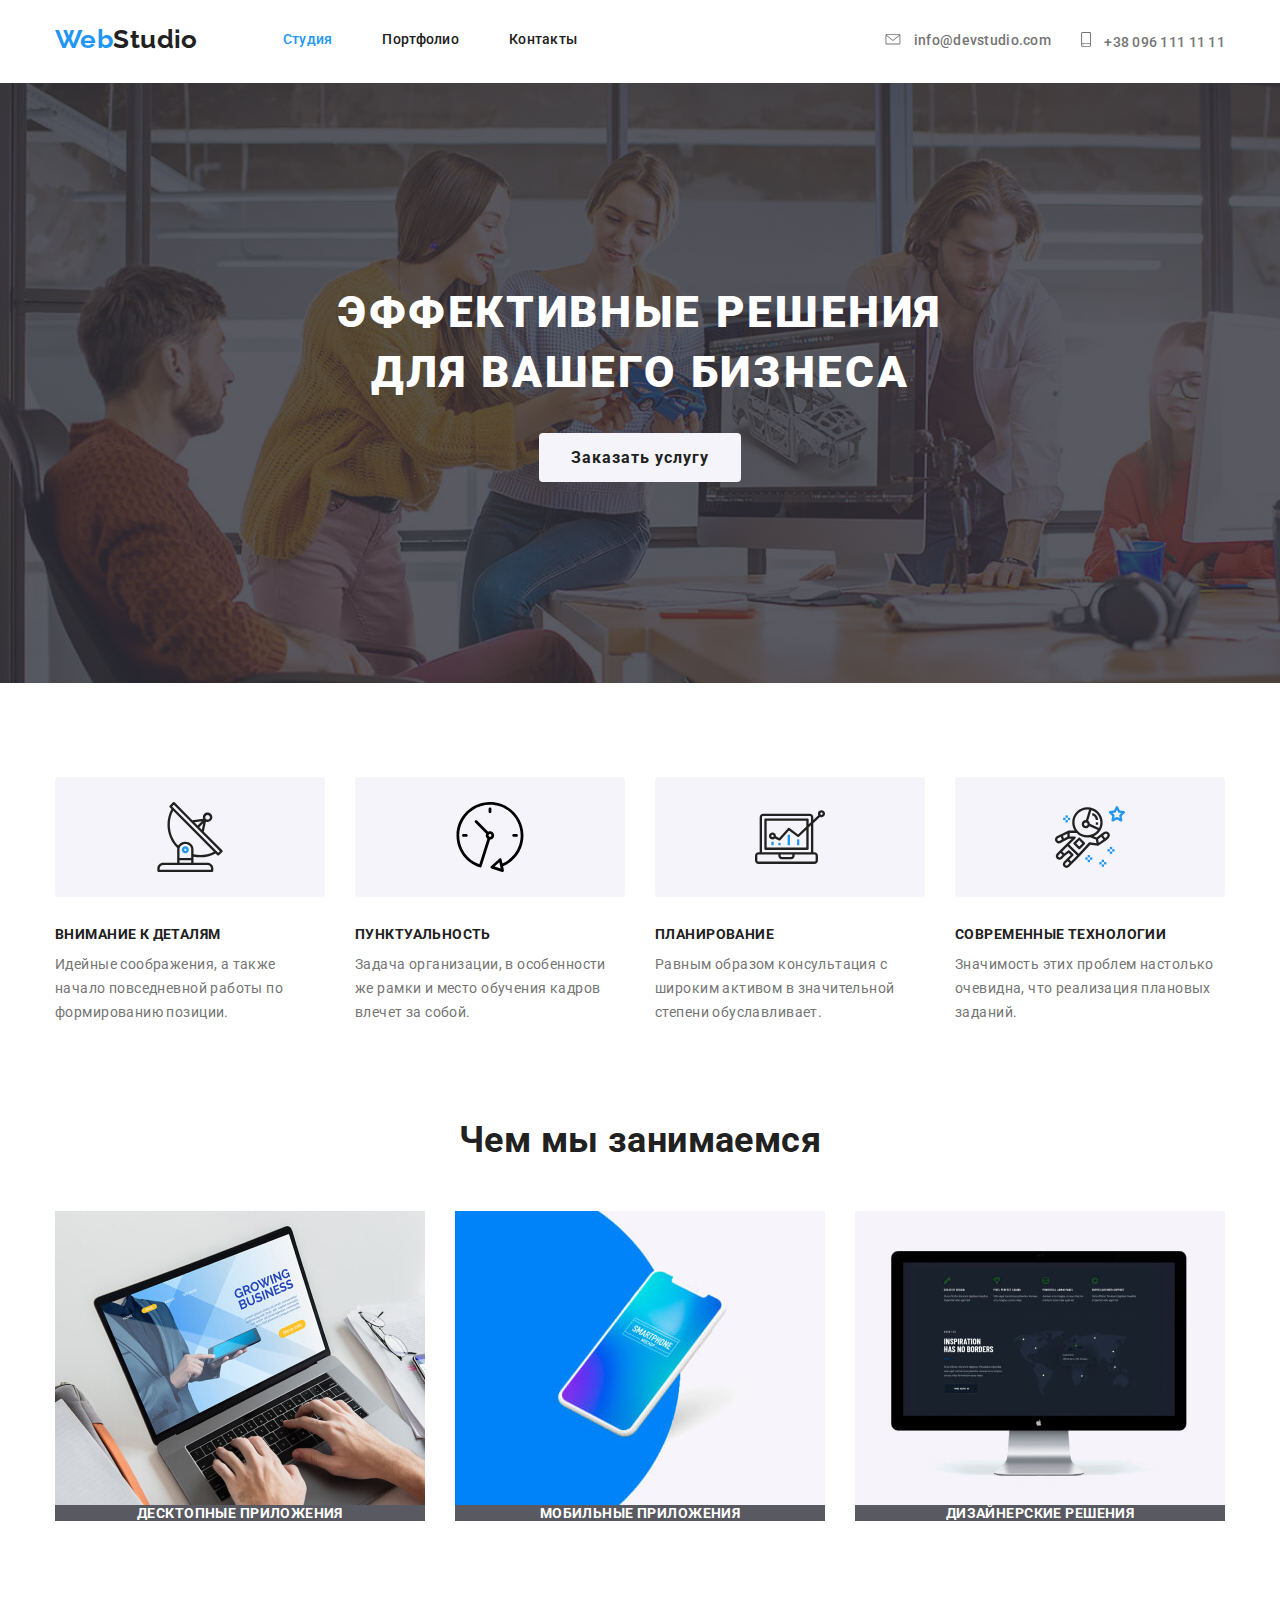
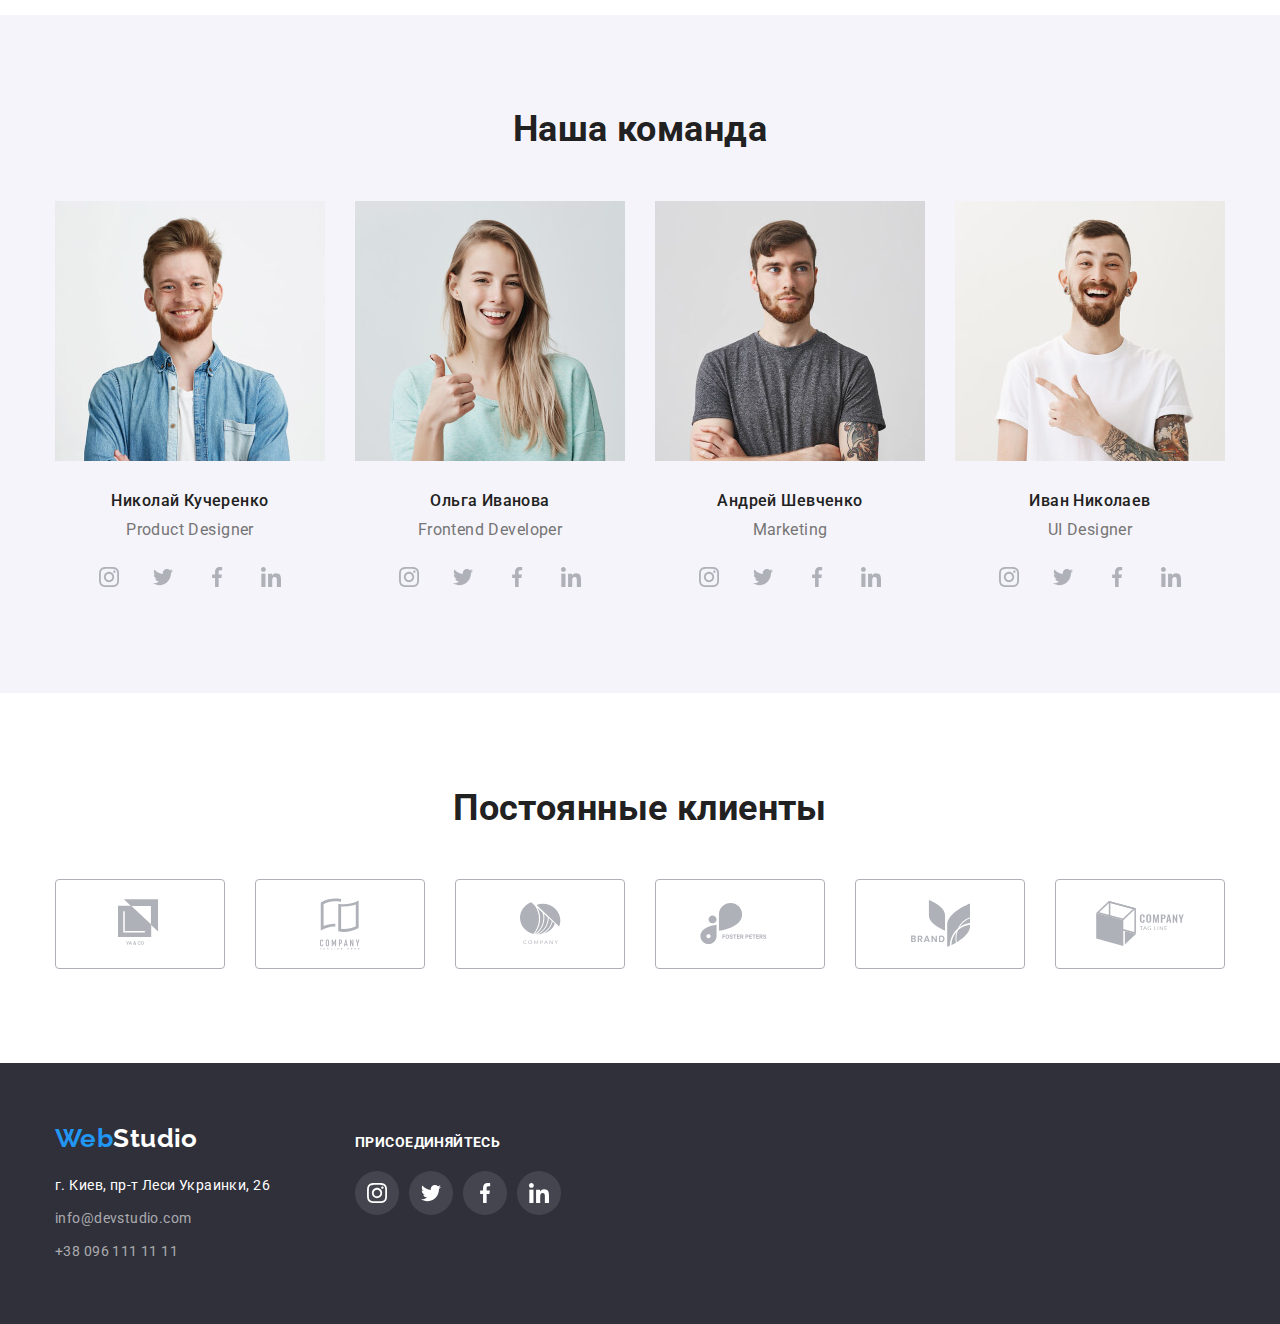
==== commit 481df467: "Добавлены ховер и фокус на иконки соцсетей" ====
--- a/index.html
+++ b/index.html
@@ -128,7 +128,7 @@
             <ul class="social-list">
                 <li class="social-list-item list">
                     <a class="social-list-link" href="" target="_blank" aria-label="Инстаграмм">
-                      <svg>
+                      <svg class="social-list-icon">
                           <use href="./images/sprite.svg#icon-instagram">
                       </use>
                       </svg>  
@@ -136,7 +136,7 @@
                 </li>
                 <li class="social-list-item list">
                     <a class="social-list-link" href="" target="_blank" aria-label="Твиттер" >
-                        <svg>
+                        <svg class="social-list-icon">
                             <use href="./images/sprite.svg#icon-twitter">
                         </use>
                         </svg>    
@@ -144,7 +144,7 @@
                 </li>
                 <li class="social-list-item list">
                     <a class="social-list-link" href="" target="_blank" aria-label="Фейсбук">
-                        <svg>
+                        <svg class="social-list-icon">
                             <use href="./images/sprite.svg#icon-facebook">
                         </use>
                         </svg>  
@@ -152,7 +152,7 @@
                 </li>
                 <li class="social-list-item list">
                     <a class="social-list-link" href="" target="_blank" aria-label="Линкедин">
-                        <svg>
+                        <svg class="social-list-icon">
                             <use href="./images/sprite.svg#icon-linkedin">
                         </use>
                         </svg>  
@@ -166,16 +166,36 @@
             <p class="team-list-item-position" lang="en">Frontend Developer</p>
             <ul class="social-list">
                 <li class="social-list-item list">
-                    <a class="social-list-link" href="" target="_blank"><img src="./images/social-links-icon/instagram-icon.svg" alt="Иконка Инстаграмма"></a>
-                </li>
-                <li class="social-list-item list">
-                    <a href="" target="_blank"><img src="./images/social-links-icon/twitter-icon.svg" alt="Иконка Твитера"></a>
-                </li>
-                <li class="social-list-item list">
-                    <a href="" target="_blank"><img src="./images/social-links-icon/facebook-icon.svg" alt="Иконка Фейсбука"></a>
-                </li>
-                <li class="social-list-item list">
-                    <a href="" target="_blank"><img src="./images/social-links-icon/linkedin-icon.svg" alt="Иконка Линкедина"></a>
+                    <a class="social-list-link" href="" target="_blank" aria-label="Инстаграмм">
+                      <svg class="social-list-icon">
+                          <use href="./images/sprite.svg#icon-instagram">
+                      </use>
+                      </svg>  
+                    </a>
+                </li>
+                <li class="social-list-item list">
+                    <a class="social-list-link" href="" target="_blank" aria-label="Твиттер" >
+                        <svg class="social-list-icon">
+                            <use href="./images/sprite.svg#icon-twitter">
+                        </use>
+                        </svg>    
+                    </a>
+                </li>
+                <li class="social-list-item list">
+                    <a class="social-list-link" href="" target="_blank" aria-label="Фейсбук">
+                        <svg class="social-list-icon">
+                            <use href="./images/sprite.svg#icon-facebook">
+                        </use>
+                        </svg>  
+                    </a>
+                </li>
+                <li class="social-list-item list">
+                    <a class="social-list-link" href="" target="_blank" aria-label="Линкедин">
+                        <svg class="social-list-icon">
+                            <use href="./images/sprite.svg#icon-linkedin">
+                        </use>
+                        </svg>  
+                    </a>
                 </li>
             </ul>
         </li>
@@ -185,16 +205,36 @@
             <p class="team-list-item-position" lang="en">Marketing</p>
             <ul class="social-list">
                 <li class="social-list-item list">
-                    <a class="social-list-link" href="" target="_blank"><img src="./images/social-links-icon/instagram-icon.svg" alt="Иконка Инстаграмма"></a>
-                </li>
-                <li class="social-list-item list">
-                    <a href="" target="_blank"><img src="./images/social-links-icon/twitter-icon.svg" alt="Иконка Твитера"></a>
-                </li>
-                <li class="social-list-item list">
-                    <a href="" target="_blank"><img src="./images/social-links-icon/facebook-icon.svg" alt="Иконка Фейсбука"></a>
-                </li>
-                <li class="social-list-item list">
-                    <a href="" target="_blank"><img src="./images/social-links-icon/linkedin-icon.svg" alt="Иконка Линкедина"></a>
+                    <a class="social-list-link" href="" target="_blank" aria-label="Инстаграмм">
+                      <svg class="social-list-icon">
+                          <use href="./images/sprite.svg#icon-instagram">
+                      </use>
+                      </svg>  
+                    </a>
+                </li>
+                <li class="social-list-item list">
+                    <a class="social-list-link" href="" target="_blank" aria-label="Твиттер" >
+                        <svg class="social-list-icon">
+                            <use href="./images/sprite.svg#icon-twitter">
+                        </use>
+                        </svg>    
+                    </a>
+                </li>
+                <li class="social-list-item list">
+                    <a class="social-list-link" href="" target="_blank" aria-label="Фейсбук">
+                        <svg class="social-list-icon">
+                            <use href="./images/sprite.svg#icon-facebook">
+                        </use>
+                        </svg>  
+                    </a>
+                </li>
+                <li class="social-list-item list">
+                    <a class="social-list-link" href="" target="_blank" aria-label="Линкедин">
+                        <svg class="social-list-icon">
+                            <use href="./images/sprite.svg#icon-linkedin">
+                        </use>
+                        </svg>  
+                    </a>
                 </li>
             </ul>
         </li>
@@ -204,16 +244,36 @@
             <p class="team-list-item-position" lang="en">UI Designer</p>
             <ul class="social-list">
                 <li class="social-list-item list">
-                    <a class="social-list-link" href="" target="_blank"><img src="./images/social-links-icon/instagram-icon.svg" alt="Иконка Инстаграмма"></a>
-                </li>
-                <li class="social-list-item list">
-                    <a href="" target="_blank"><img src="./images/social-links-icon/twitter-icon.svg" alt="Иконка Твитера"></a>
-                </li>
-                <li class="social-list-item list">
-                    <a href="" target="_blank"><img src="./images/social-links-icon/facebook-icon.svg" alt="Иконка Фейсбука"></a>
-                </li>
-                <li class="social-list-item list">
-                    <a href="" target="_blank"><img src="./images/social-links-icon/linkedin-icon.svg" alt="Иконка Линкедина"></a>
+                    <a class="social-list-link" href="" target="_blank" aria-label="Инстаграмм">
+                      <svg class="social-list-icon">
+                          <use href="./images/sprite.svg#icon-instagram">
+                      </use>
+                      </svg>  
+                    </a>
+                </li>
+                <li class="social-list-item list">
+                    <a class="social-list-link" href="" target="_blank" aria-label="Твиттер" >
+                        <svg class="social-list-icon">
+                            <use href="./images/sprite.svg#icon-twitter">
+                        </use>
+                        </svg>    
+                    </a>
+                </li>
+                <li class="social-list-item list">
+                    <a class="social-list-link" href="" target="_blank" aria-label="Фейсбук">
+                        <svg class="social-list-icon">
+                            <use href="./images/sprite.svg#icon-facebook">
+                        </use>
+                        </svg>  
+                    </a>
+                </li>
+                <li class="social-list-item list">
+                    <a class="social-list-link" href="" target="_blank" aria-label="Линкедин">
+                        <svg class="social-list-icon">
+                            <use href="./images/sprite.svg#icon-linkedin">
+                        </use>
+                        </svg>  
+                    </a>
                 </li>
             </ul>
         </li>
@@ -301,20 +361,32 @@
     <b class="social-links-block-text">Присоединяйтесь</b>
     <ul class="footer-list-link">
         <li class="footer-socail-list-item list">
-            <a href="" target="_blank" aria-label="Инстаграмм">
-                <!-- <svg class="instagram-footer-icon">
+            <a class="footer-social-list-link" href="" target="_blank" aria-label="Инстаграмм">
+          <svg class="footer-social-icon">
                     <use href="./images/sprite.svg#icon-instagram"></use>
-                </svg> -->
+                </svg> 
             </a>
         </li>
         <li class="footer-socail-list-item list">
-            <a href="" target="_blank"><img src="./images/social-links-icon/twitter-icon.svg" alt="Иконка Твитера"></a>
+            <a class="footer-social-list-link" href="" target="_blank" aria-label="Твиттер">
+                <svg class="footer-social-icon">
+                    <use href="./images/sprite.svg#icon-twitter"></use>
+                </svg>
+            </a>
         </li>
         <li class="footer-socail-list-item list">
-            <a href="" target="_blank"><img src="./images/social-links-icon/facebook-icon.svg" alt="Иконка Фейсбука"></a>
+            <a class="footer-social-list-link" href="" target="_blank" aria-label="Фейсбук">
+                <svg class="footer-social-icon">
+                    <use href="./images/sprite.svg#icon-facebook"></use>
+                </svg>
+            </a>
         </li>
         <li class="footer-socail-list-item list">
-            <a href="" target="_blank"><img src="./images/social-links-icon/linkedin-icon.svg" alt="Иконка Линкедина"></a>
+            <a class="footer-social-list-link" href="" target="_blank" aria-label="Линкедин">
+                <svg class="footer-social-icon">
+                    <use href="./images/sprite.svg#icon-linkedin"></use>
+                </svg>
+            </a>
         </li>
     </ul>  
 </div>
--- a/css/styles.css
+++ b/css/styles.css
@@ -322,7 +322,34 @@
     justify-content: center;
 }
 .social-list-item:not(:last-child) {
-    margin-right: 34px;
+    margin-right: 10px;
+}
+.social-list-icon {
+    width: 20px;
+    height: 20px;
+    fill: #AFB1B8;
+}
+.social-list-link {
+    display: block; 
+    width: 44px;
+    height: 44px;
+    padding: 12px;
+    border-radius: 50%;
+} 
+.social-list-link:hover,
+.social-list-link:focus {
+    width: 44px;
+    height: 44px;
+    border-radius: 50%; 
+    color: var(--accent-color);
+    background-color: var(--accent-color);  
+    text-align: center;
+    padding: 12px;
+}
+.social-list-link:hover .social-list-icon,
+.social-list-link:focus .social-list-icon {
+    fill: var(--secondary-color);
+    color: var(--accent-color);
 }
 /*Клиенты*/
 .clients {
@@ -435,10 +462,33 @@
 .footer-socail-list-item:not(:last-child){
     margin-right: 10px;
 }
-.instagram-icon {
+.footer-social-icon {
     width: 20px;
     height: 20px;
-    fill:tomato;
+    fill: var(--secondary-color);
+}
+.footer-social-list-link {
+    display: block; 
+    width: 44px;
+    height: 44px;
+    padding: 12px;
+    border-radius: 50%;
+    background-color: rgba(255, 255, 255, 0.1);
+} 
+.footer-social-list-link:hover,
+.footer-social-list-link:focus {
+    width: 44px;
+    height: 44px;
+    border-radius: 50%; 
+    color: var(--accent-color);
+    background-color: var(--accent-color);  
+    text-align: center;
+    padding: 12px;
+}
+.footer-social-list-link:hover .footer-social-icon,
+.footer-social-list-link:focus .footer-social-icon {
+    fill: var(--secondary-color);
+    color: var(--accent-color);
 }
 /* Список кнопок фильтра */
 .btn-list {
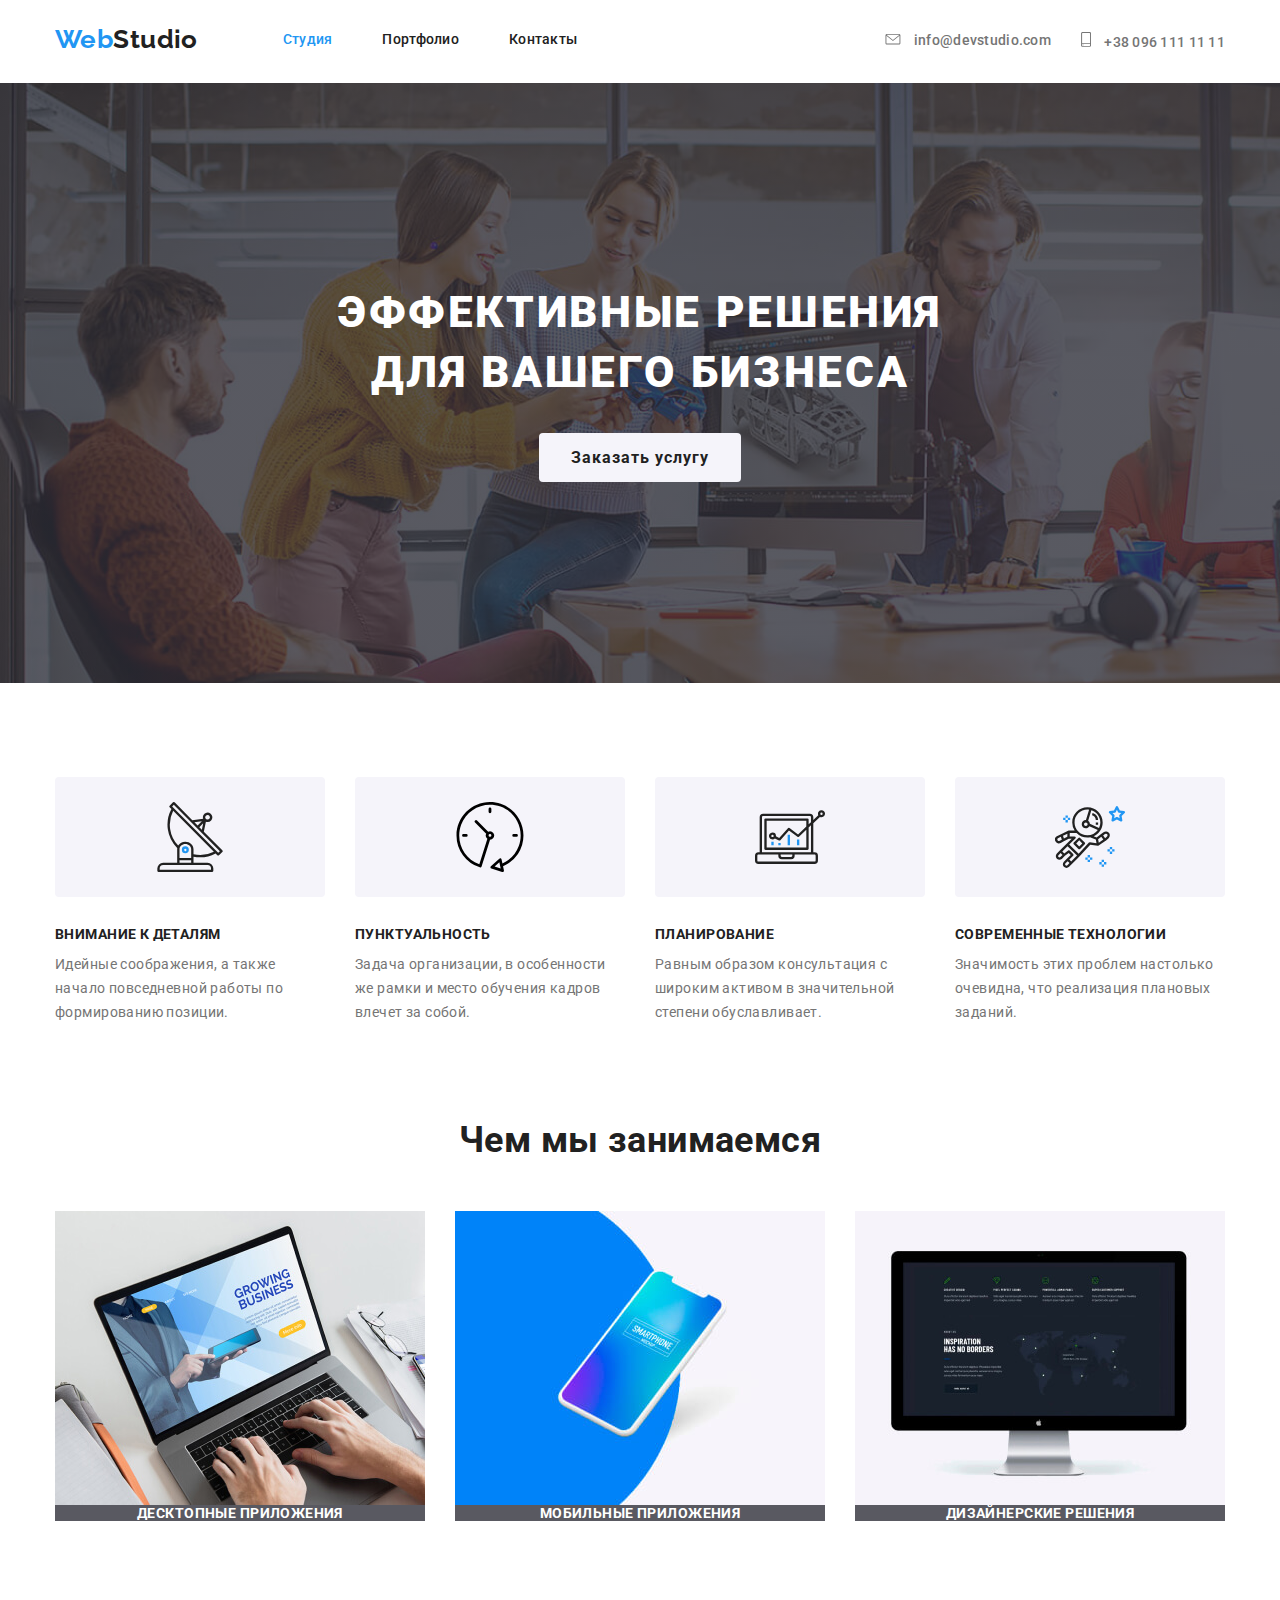
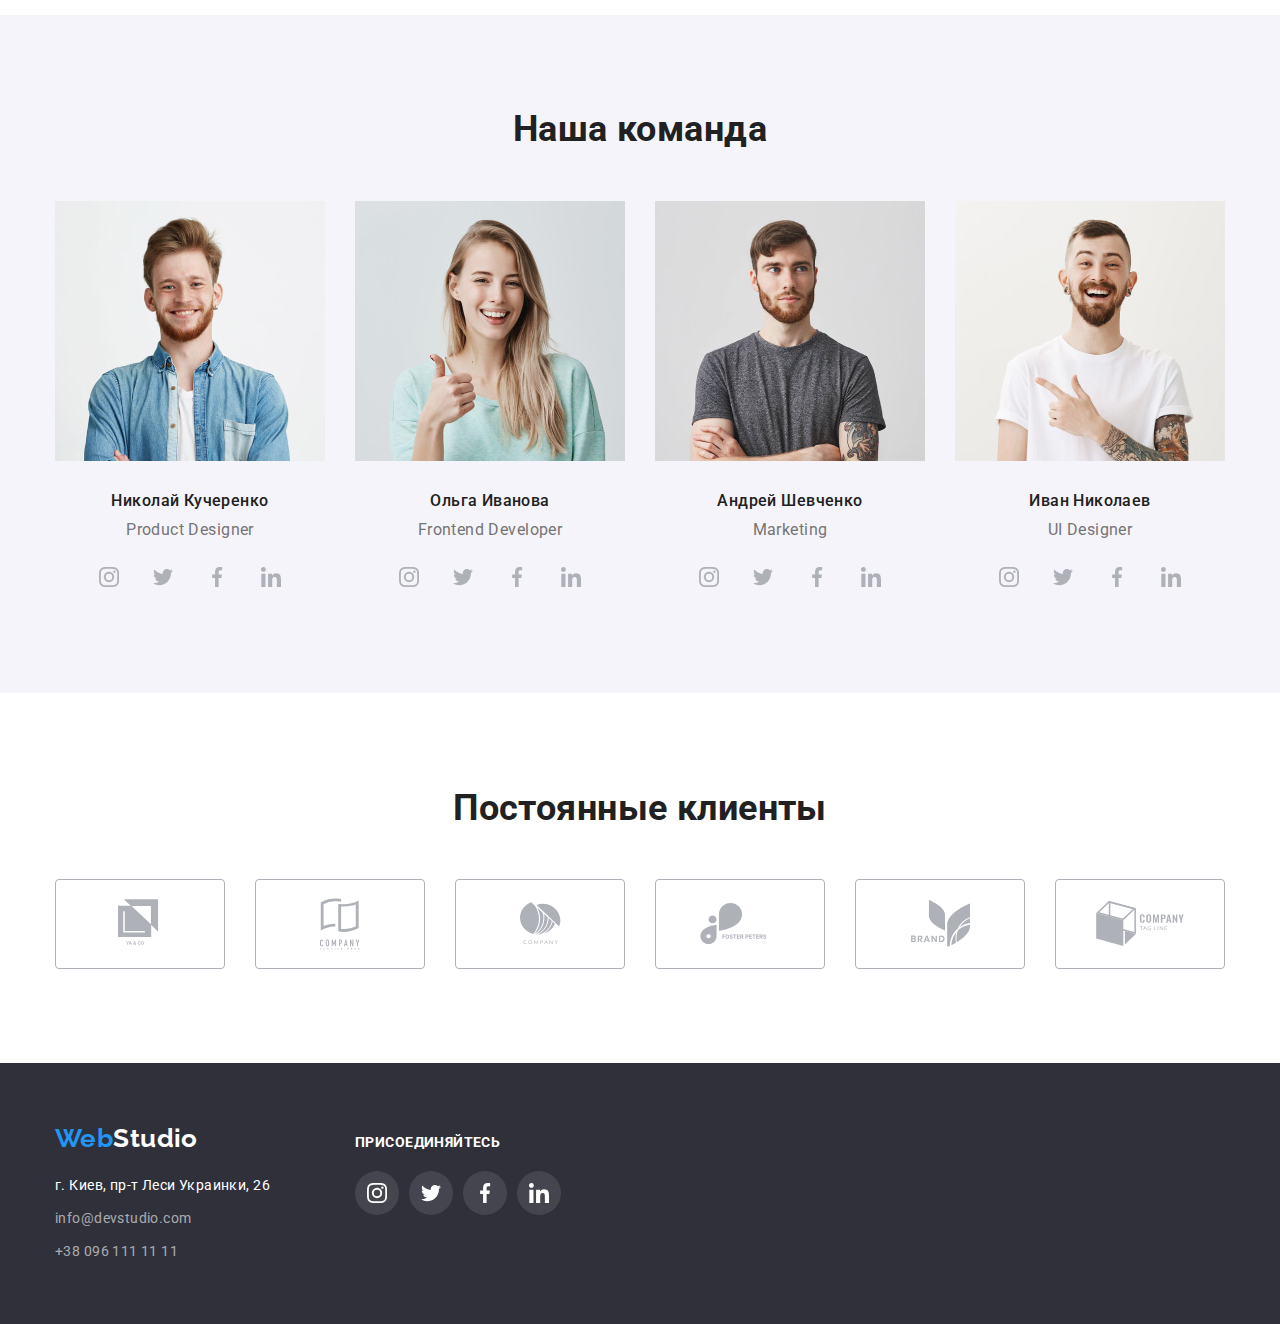
==== commit 140c6478: "Исправлкны ошибки" ====
--- a/index.html
+++ b/index.html
@@ -287,7 +287,7 @@
     <ul class="clients-list">
         <li class="clietnts-list-item list">
             <a class="clients-list-link" href="" target="_blank" aria-label="Логотип компании Я и Ко">
-                <svg class="clients-icon" width="44.27px" height="49.23px">
+                <svg class="clients-icon" width="44.27" height="49.23">
                     <use href="./images/sprite.svg#icon-company-logo-1">
                     </use>
                 </svg>
@@ -295,7 +295,7 @@
         </li>
         <li class="clietnts-list-item list">
             <a class="clients-list-link" href="" target="_blank" aria-label="Логотип компании Теглайн">
-                <svg class="clients-icon" width="40px" height="52px">
+                <svg class="clients-icon" width="40" height="52">
                     <use href="./images/sprite.svg#icon-company-logo-2">
                     </use>
                 </svg>
@@ -303,7 +303,7 @@
         </li>
         <li class="clietnts-list-item list">
             <a class="clients-list-link" href="" target="_blank" aria-label="Логотип компании Кампани">
-                <svg class="clients-icon" width="41px" height="42.6px">
+                <svg class="clients-icon" width="41" height="42.6">
                     <use href="./images/sprite.svg#icon-company-logo-3">
                     </use>
                 </svg>
@@ -311,7 +311,7 @@
         </li>
         <li class="clietnts-list-item list">
             <a class="clients-list-link" href="" target="_blank" aria-label="Логотип компании Фостер Петерс">
-                <svg class="clients-icon" width="79.66px" height="42.02px">
+                <svg class="clients-icon" width="79.66" height="42.02">
                     <use href="./images/sprite.svg#icon-company-logo-4">
                     </use>
                 </svg>
@@ -319,7 +319,7 @@
         </li>
         <li class="clietnts-list-item list">
             <a class="clients-list-link" href="" target="_blank" aria-label="Логотип компании Брэнд">
-                <svg class="clients-icon" width="59px" height="47px">
+                <svg class="clients-icon" width="59" height="47">
                     <use href="./images/sprite.svg#icon-company-logo-5">
                     </use>
                 </svg>
@@ -327,7 +327,7 @@
         </li>
         <li class="clietnts-list-item list">
             <a class="clients-list-link" href="" target="_blank" aria-label="Логотип компании Тэг Лайн">
-                <svg class="clients-icon" width="88.48px" height="45.44px">
+                <svg class="clients-icon" width="88.48" height="45.44">
                     <use href="./images/sprite.svg#icon-company-logo-6">
                     </use>
                 </svg>
--- a/css/styles.css
+++ b/css/styles.css
@@ -519,12 +519,19 @@
 }
 .work-examples-item {
     width: 370px;
+    border: 1px solid #EEEEEE;
 }
 .work-examples-item:not(:nth-child(3n)){
     margin-right: 30px; 
 }
 .work-examples-item:not(:nth-last-child(-n+3)) {
     margin-bottom: 30px;
+}
+.work-examples-item:hover { 
+    box-shadow: 1px 4px 6px 
+    rgba(0, 0, 0, 0.16), 0px 4px 4px 
+    rgba(0, 0, 0, 0.06), 0px 1px 1px
+    rgba(0, 0, 0, 0.12);
 }
 .work-examples-item-link-image {
     margin-bottom: 20px;
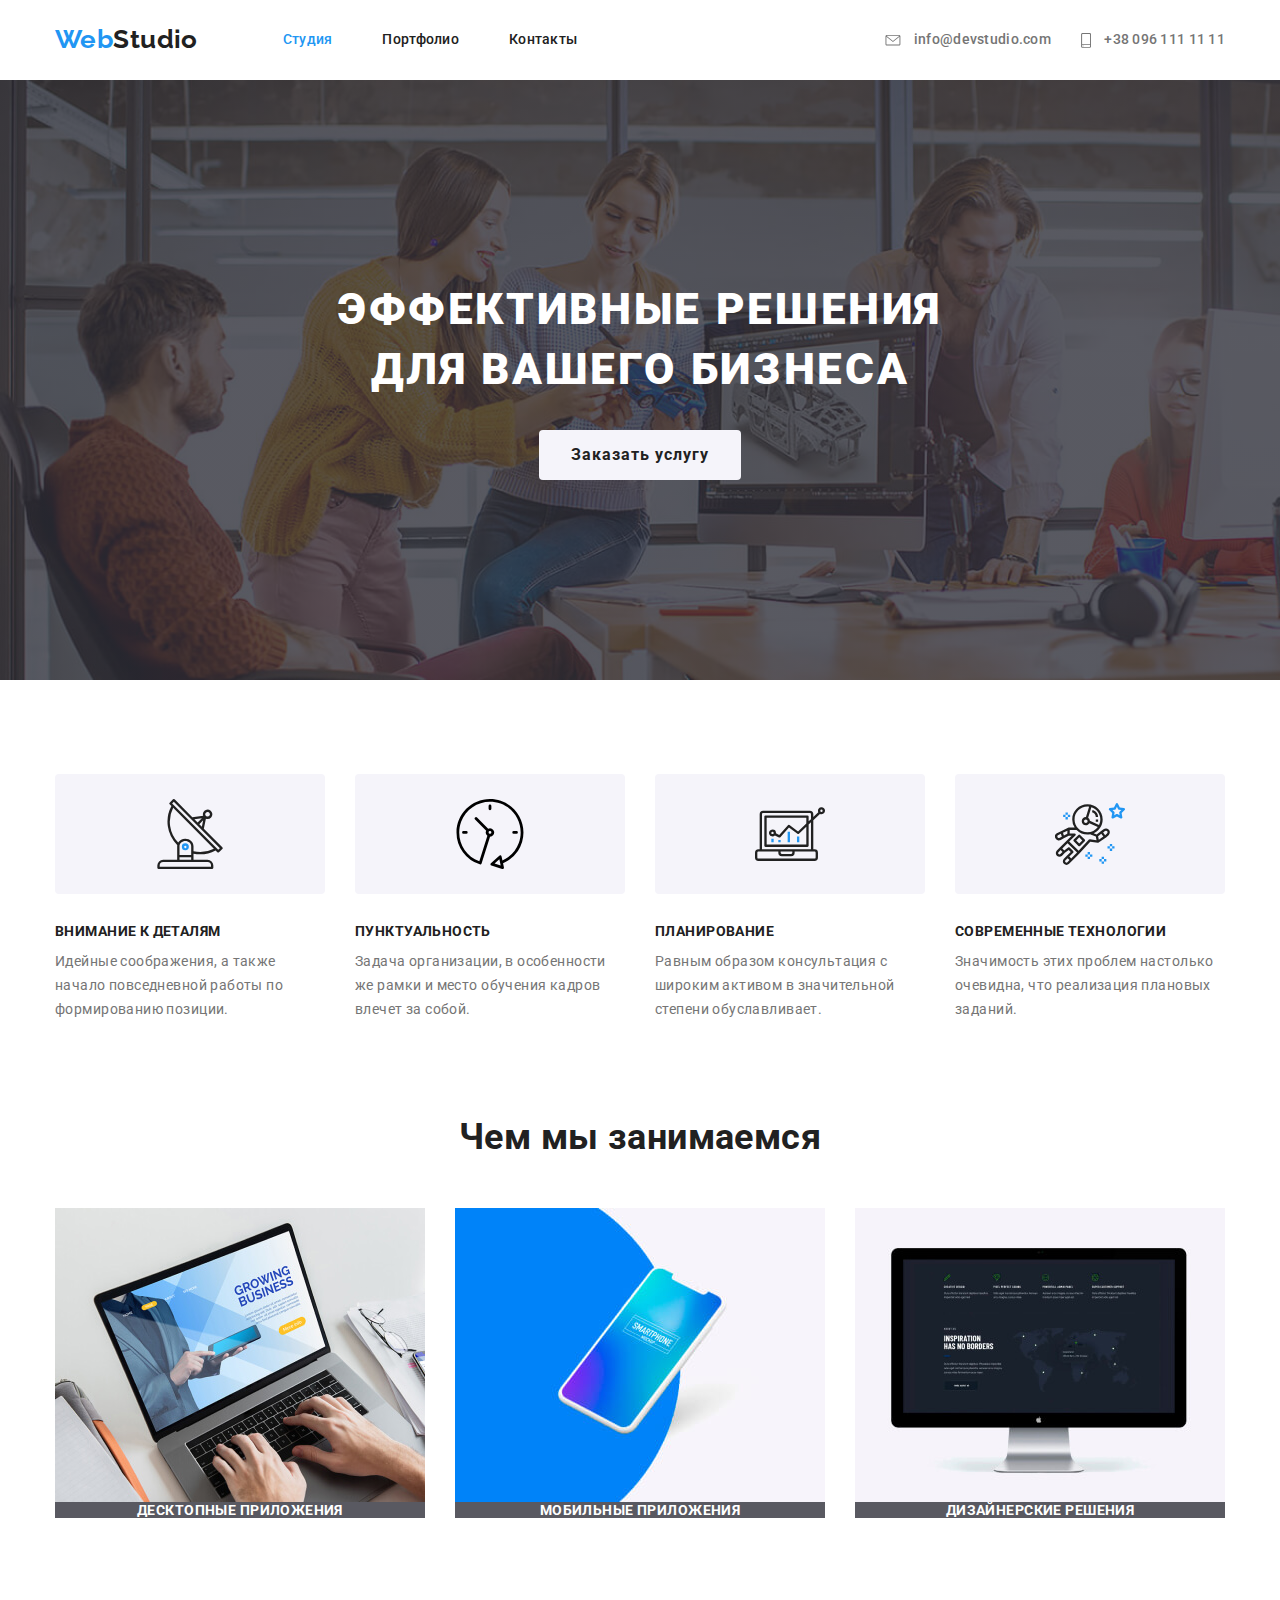
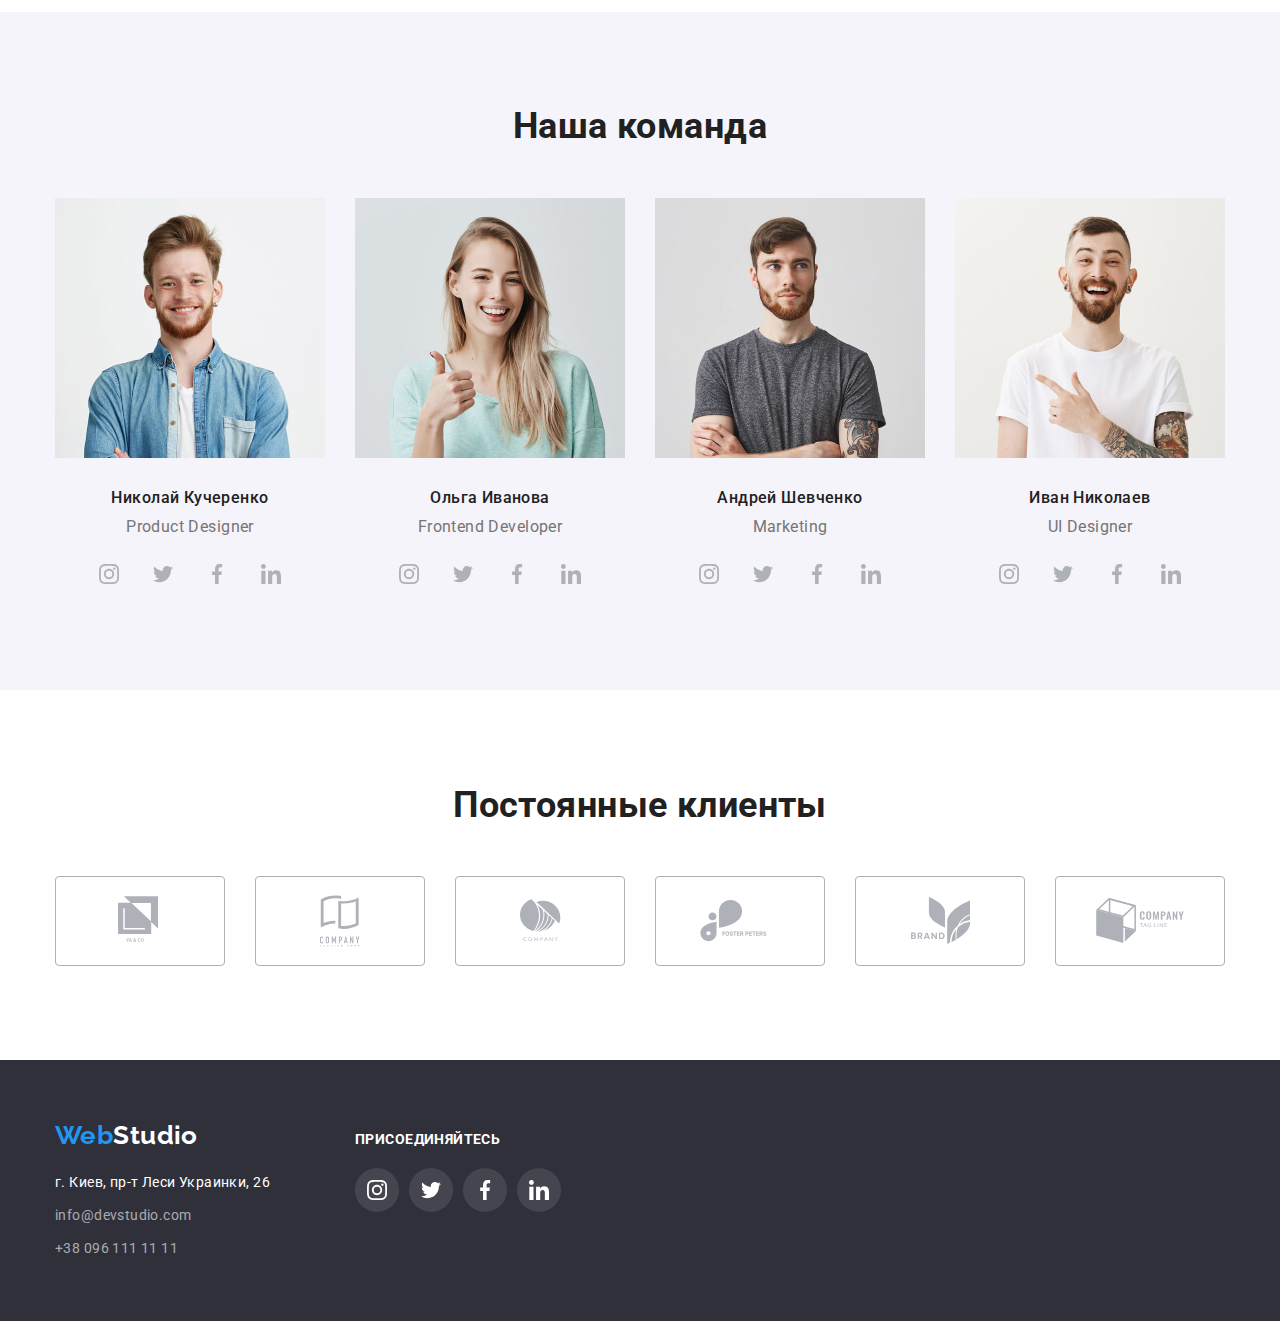
==== commit 518e23d0: "Внесены изменения в секцию героя" ====
--- a/index.html
+++ b/index.html
@@ -49,8 +49,10 @@
 <main>
 <!--Секция герой-->
 <section class="hero">
+    <div class="hero-block">
     <h1 class="hero-title">Эффективные решения <br/> для вашего бизнеса</h1>
     <button type="button" class="hero-btn modal-btn">Заказать услугу</button>
+    </div>
 </section>
 <!--Преимущества-->
 <section class="advantage">
--- a/css/styles.css
+++ b/css/styles.css
@@ -107,12 +107,14 @@
     margin-right: 10px;
     width: 16px;
     height: 11.2px;
+    vertical-align: middle;
     fill: var(--main-color);
 }
 .phone-icon-svg {
     margin-right: 10px;
     width: 10px;
     height: 14.94px;
+    vertical-align: middle;
     fill: var(--main-color); 
 }
 .header-mail-link,
@@ -166,14 +168,17 @@
         rgba(47, 48, 58, 0.8)),
         url(../images/header-bg.jpg);
     background-repeat: no-repeat; 
-    background-color: rgb(47, 48, 58);   
+    background-color: rgb(47, 48, 58);  
+    display: flex; 
+    text-align: center;
+    justify-content: center;
     }
 .hero-title {
     margin-bottom: 30px;
     font-weight: 900;
     font-size: 44px;
     line-height: 1.36;
-    text-align: center;
+    text-align: center; 
     letter-spacing: 0.06em;
     text-transform: uppercase;
     color: var(--secondary-color) ;
@@ -508,6 +513,12 @@
     padding-left: 22px;
     border-radius: 4px;
 }
+.btn-item:hover,
+.btn-item:focus {
+    box-shadow: 0px 2px 2px rgba(0, 0, 0, 0.12), 0px 1px 2px 
+    rgba(0, 0, 0, 0.08), 0px 3px 1px 
+    rgba(0, 0, 0, 0.1);
+}
 
 /*Секция с примерами работы*/
 .work-example {
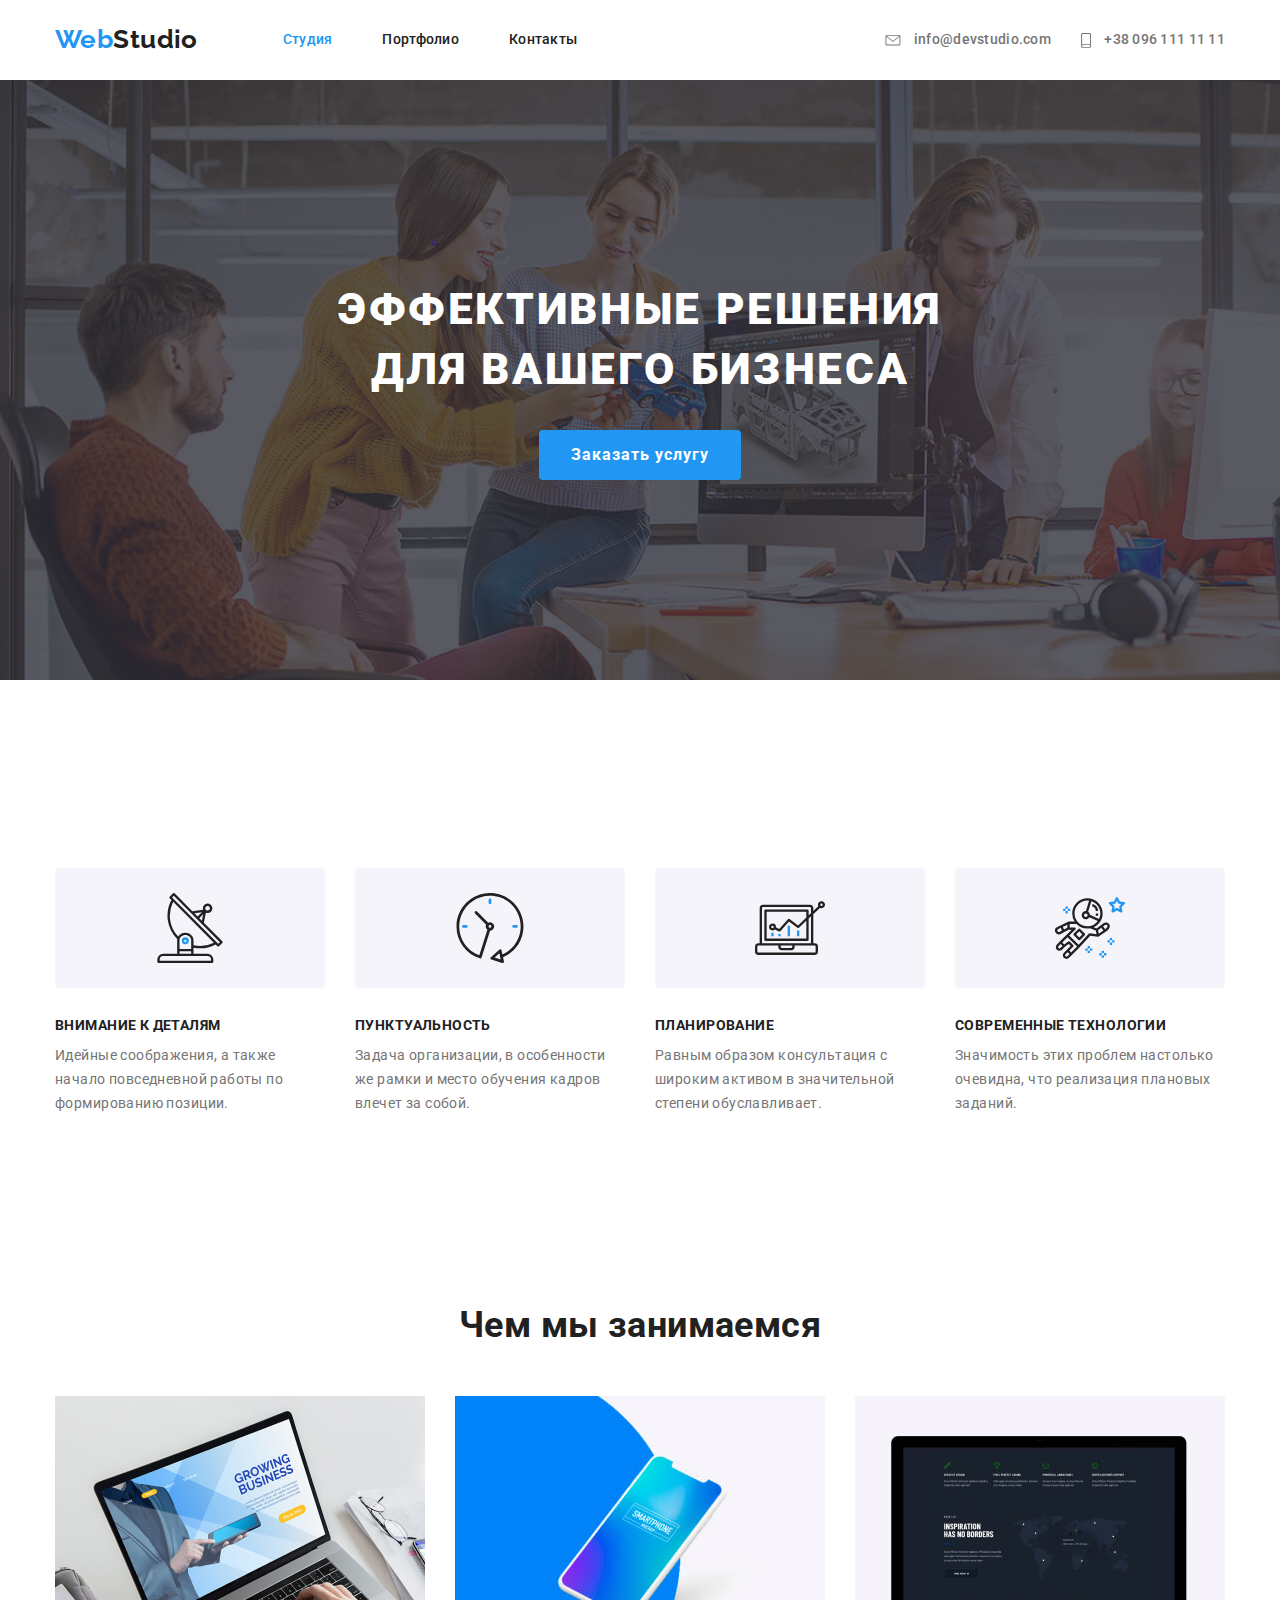
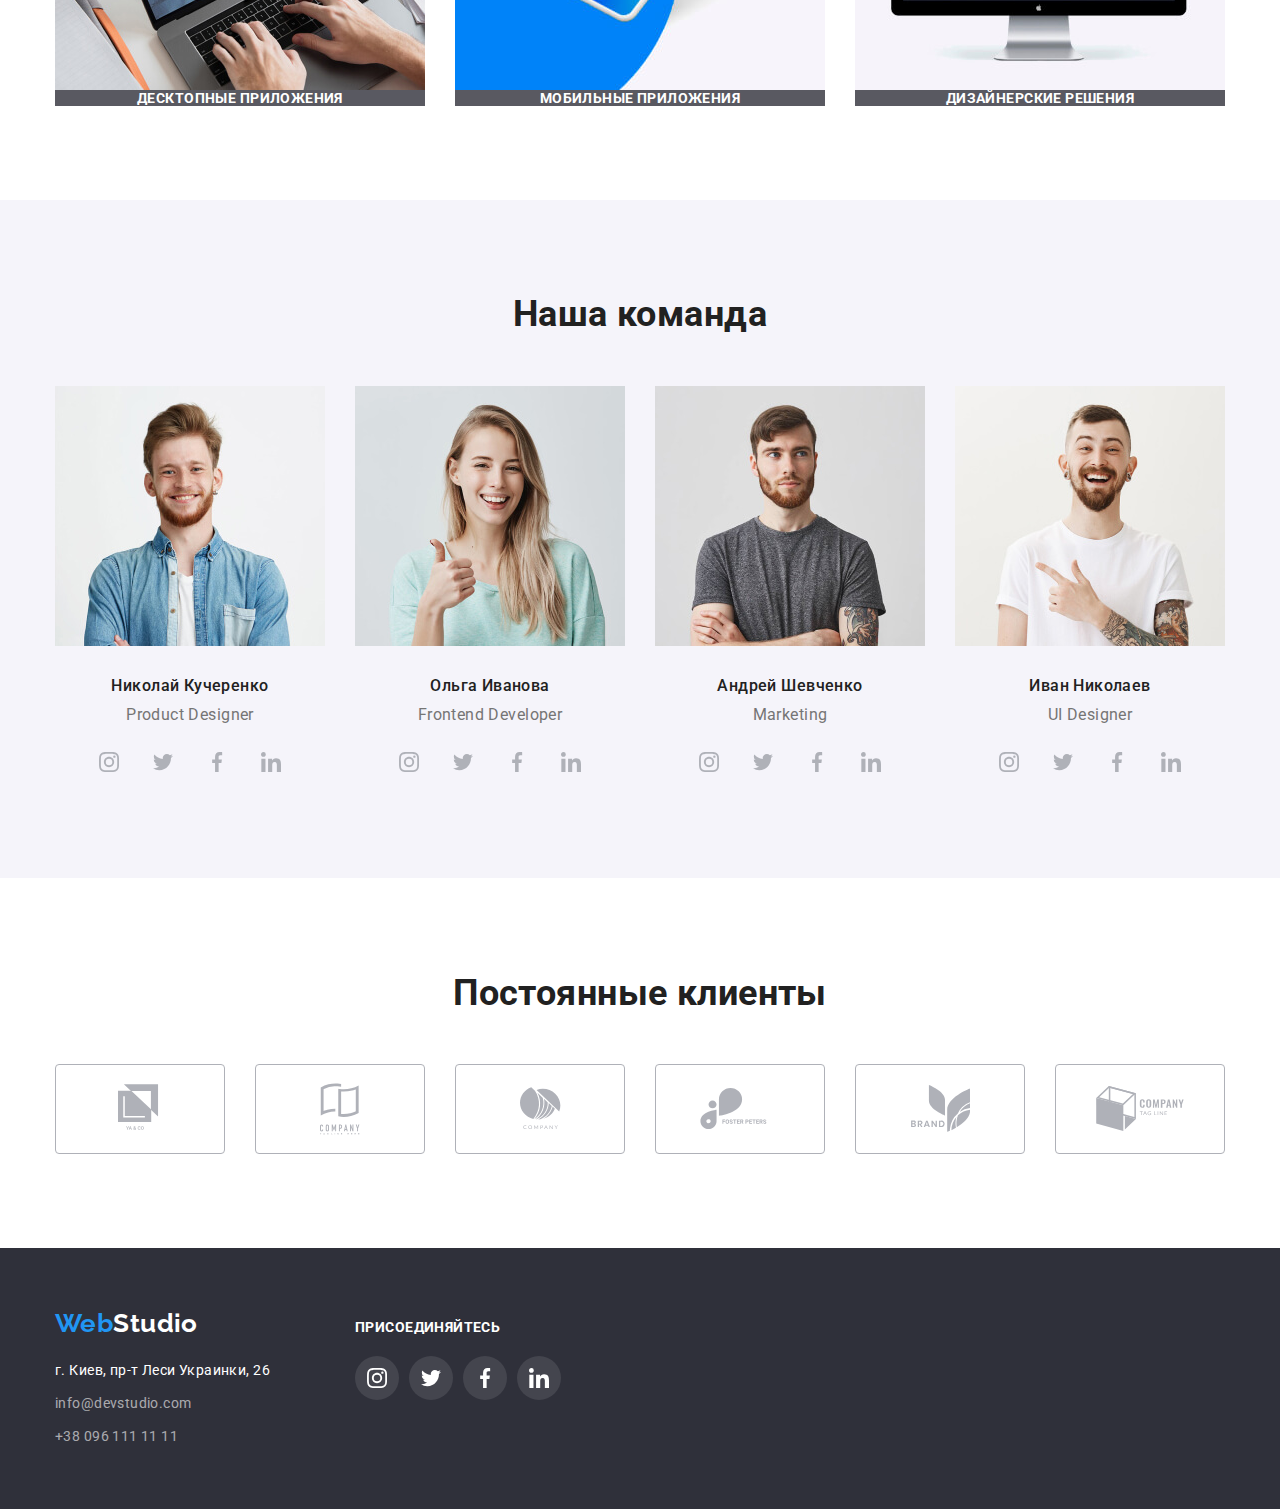
==== commit f9bf58aa: "Внесены изменения в  геометрию" ====
--- a/index.html
+++ b/index.html
@@ -55,7 +55,7 @@
     </div>
 </section>
 <!--Преимущества-->
-<section class="advantage">
+<section class="advantage section">
     <div class="container">
     <h2 class="visually-hidden">Наши преимущества</h2>
     <ul class="advantage-list">
@@ -99,7 +99,7 @@
 </div>
 </section>
 <!--Напраления работы-->
-<section class="work-direction">
+<section class="work-direction section">
     <div class="container">
     <h2 class="work-direction-title">Чем мы занимаемся</h2>
     <ul class="work-direction-list">
@@ -119,7 +119,7 @@
 </div>
 </section>
 <!--Команда-->
-<section class="team">
+<section class="team section">
     <div class="container">
     <h2 class="team-title">Наша команда</h2>
     <ul class="team-list">
@@ -283,7 +283,7 @@
 </div>
 </section>
 <!--Клиенты-->
-<section class="clients">
+<section class="clients section">
     <div class="container">
     <h2 class="clients-title">Постоянные клиенты</h2>
     <ul class="clients-list">
--- a/css/styles.css
+++ b/css/styles.css
@@ -183,6 +183,17 @@
     text-transform: uppercase;
     color: var(--secondary-color) ;
 }
+.modal-btn {
+    border: transparent;
+    font-weight: 700;
+    font-size: 16px;
+    line-height: 1.87;
+    text-align: center;
+    letter-spacing: 0.06em;
+    color: var(--title-color);
+    background-color: #F5F4FA;
+    cursor: pointer;
+}
 .hero-btn {
     padding-top: 10px;
     padding-right: 32px;
@@ -190,17 +201,8 @@
     padding-left: 32px;
     border-radius: 4px;
     cursor: pointer;
-}
-.modal-btn {
-    border: transparent;
-    font-weight: 700;
-    font-size: 16px;
-    line-height: 1.87;
-    text-align: center;
-    letter-spacing: 0.06em;
-    color: var(--title-color);
-    background-color: #F5F4FA;
-    cursor: pointer;
+    color: var(--secondary-color);
+    background-color: var(--accent-color);
 }
 .modal-btn:hover,
 .modal-btn:focus {
@@ -208,14 +210,15 @@
     background-color: var(--accent-color);
 }
 /*Преимущества*/
-.advantage {
-    margin-bottom: 94px;
+.section {
+    padding-top: 94px;
+    padding-bottom: 94px;  
 }
 .advantage-list {
     display: flex;
 }
 .advantage-list-item {
-    width: calc((100%-30px*3)/4);
+    width: calc((100% - 30px*3)/4);
 }
 .advantage-list-item:not(:last-child){
     margin-right: 30px;
@@ -252,9 +255,6 @@
     line-height: 1.71;
 }
 /*Напраления работы*/
-.work-direction {
-    margin-bottom: 94px;
-}
 .work-direction-title {
     margin-bottom: 50px;
     font-weight: 700;
@@ -267,7 +267,7 @@
     display: flex;
 }
 .work-direction-list-item {
-    width: calc((100%-30px*2)/3);
+    width: calc((100% - 30px*2)/3);
 }
 .work-direction-list-item:not(:last-child) {
     margin-right: 30px;
@@ -283,8 +283,6 @@
 }
 /*Команда*/
 .team {
-    padding-top: 94px;
-    padding-bottom: 94px;
     background-color: #F5F4FA;
 }
 .team-list {
@@ -299,7 +297,7 @@
     color: var(--title-color);
 }
 .team-list-item {
-    width: calc((100%-30px*3)/4);
+    width: calc((100% - 30px*3)/4);
 }
 
 .team-list-item:not(:last-child) {
@@ -357,10 +355,7 @@
     color: var(--accent-color);
 }
 /*Клиенты*/
-.clients {
-    padding-top: 94px;
-    padding-bottom: 94px;
-}
+
 .clients-list {
     display: flex;
 }
@@ -405,10 +400,10 @@
     display: flex;
 }
 .contacts {
-    margin-right: 69px;
+    margin-right: 30px;
     padding-top: 60px;
     padding-bottom: 60px;
-    width: 231px;
+    width: 270px;
 }
 .logo-footer {
     display: block;
@@ -453,7 +448,7 @@
 .social-links-block {
     padding-top: 72px;
     padding-bottom: 60px;
-    width: 206px;
+    width: 270px;
 }
 .social-links-block-text {
     display: block;
@@ -544,9 +539,6 @@
     rgba(0, 0, 0, 0.06), 0px 1px 1px
     rgba(0, 0, 0, 0.12);
 }
-.work-examples-item-link-image {
-    margin-bottom: 20px;
-}
 .work-examples-block {
     padding-top: 20px;
     padding-right: 24px;
